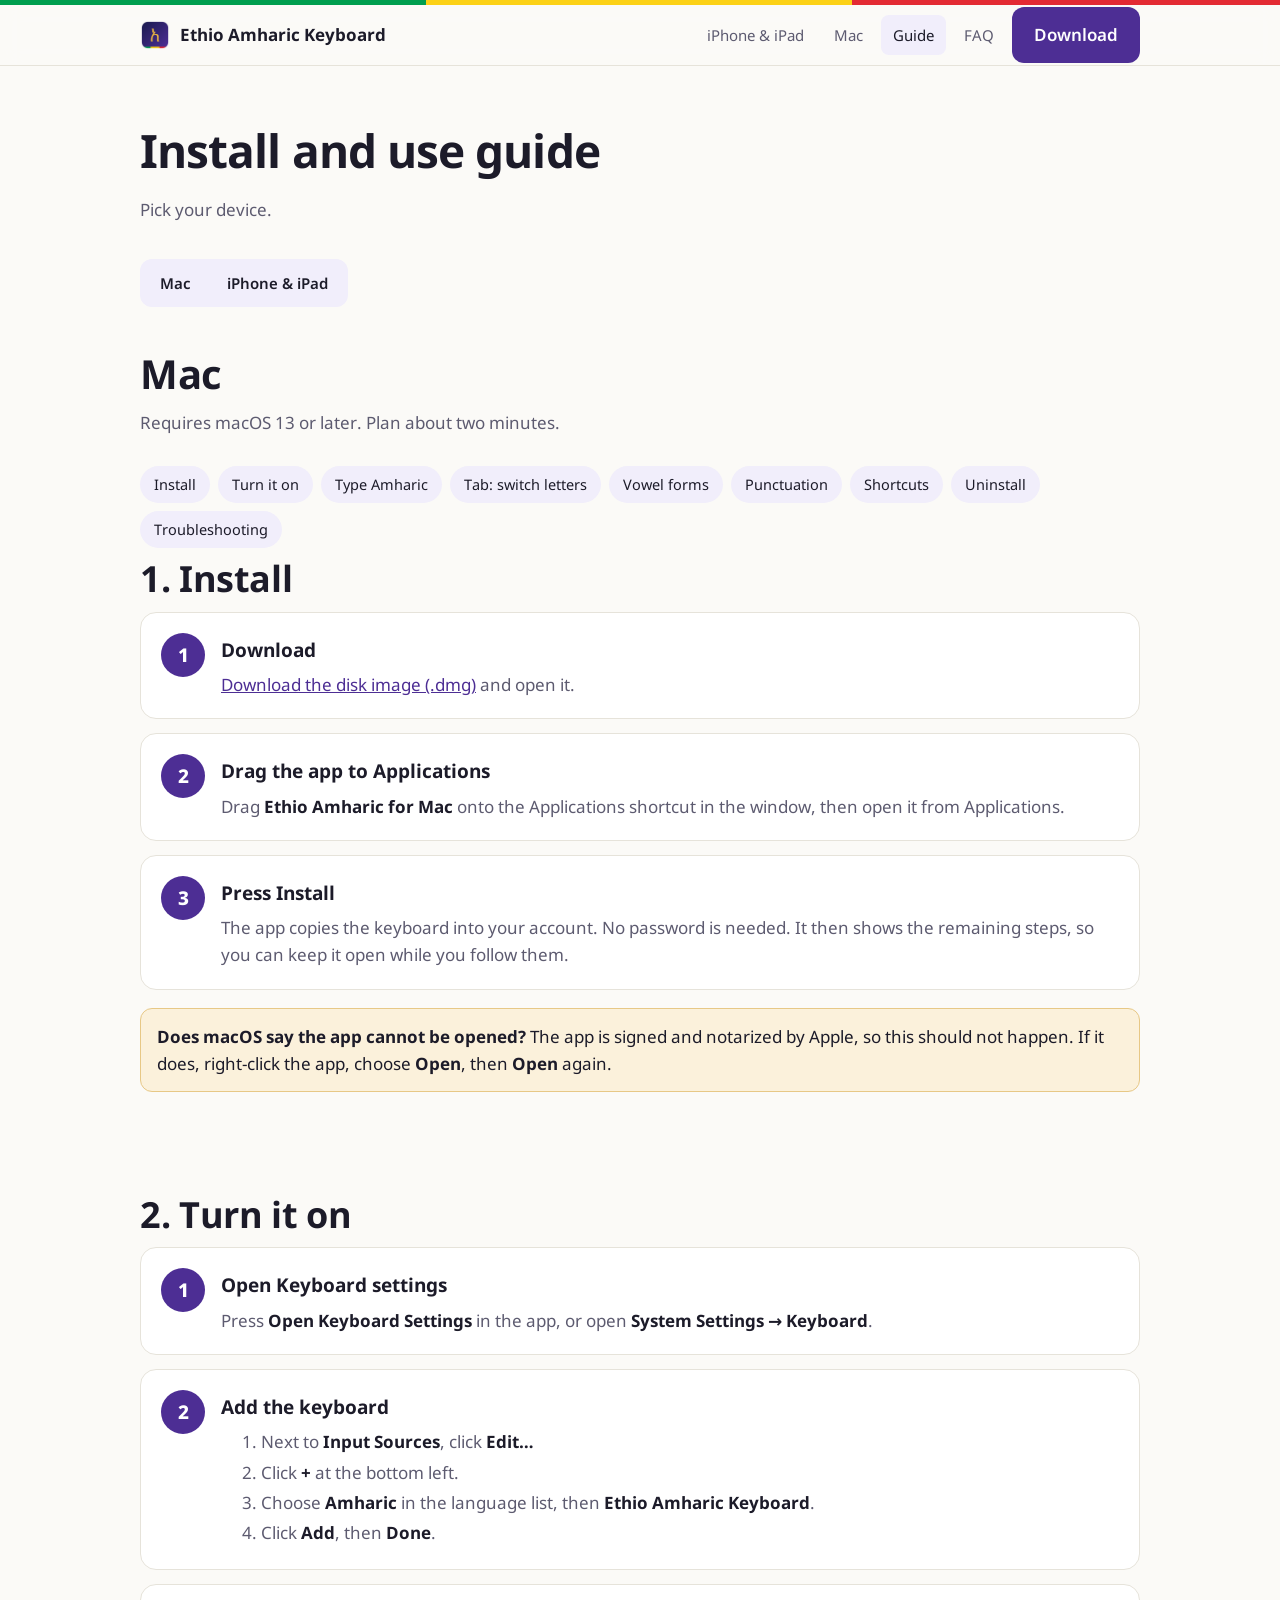
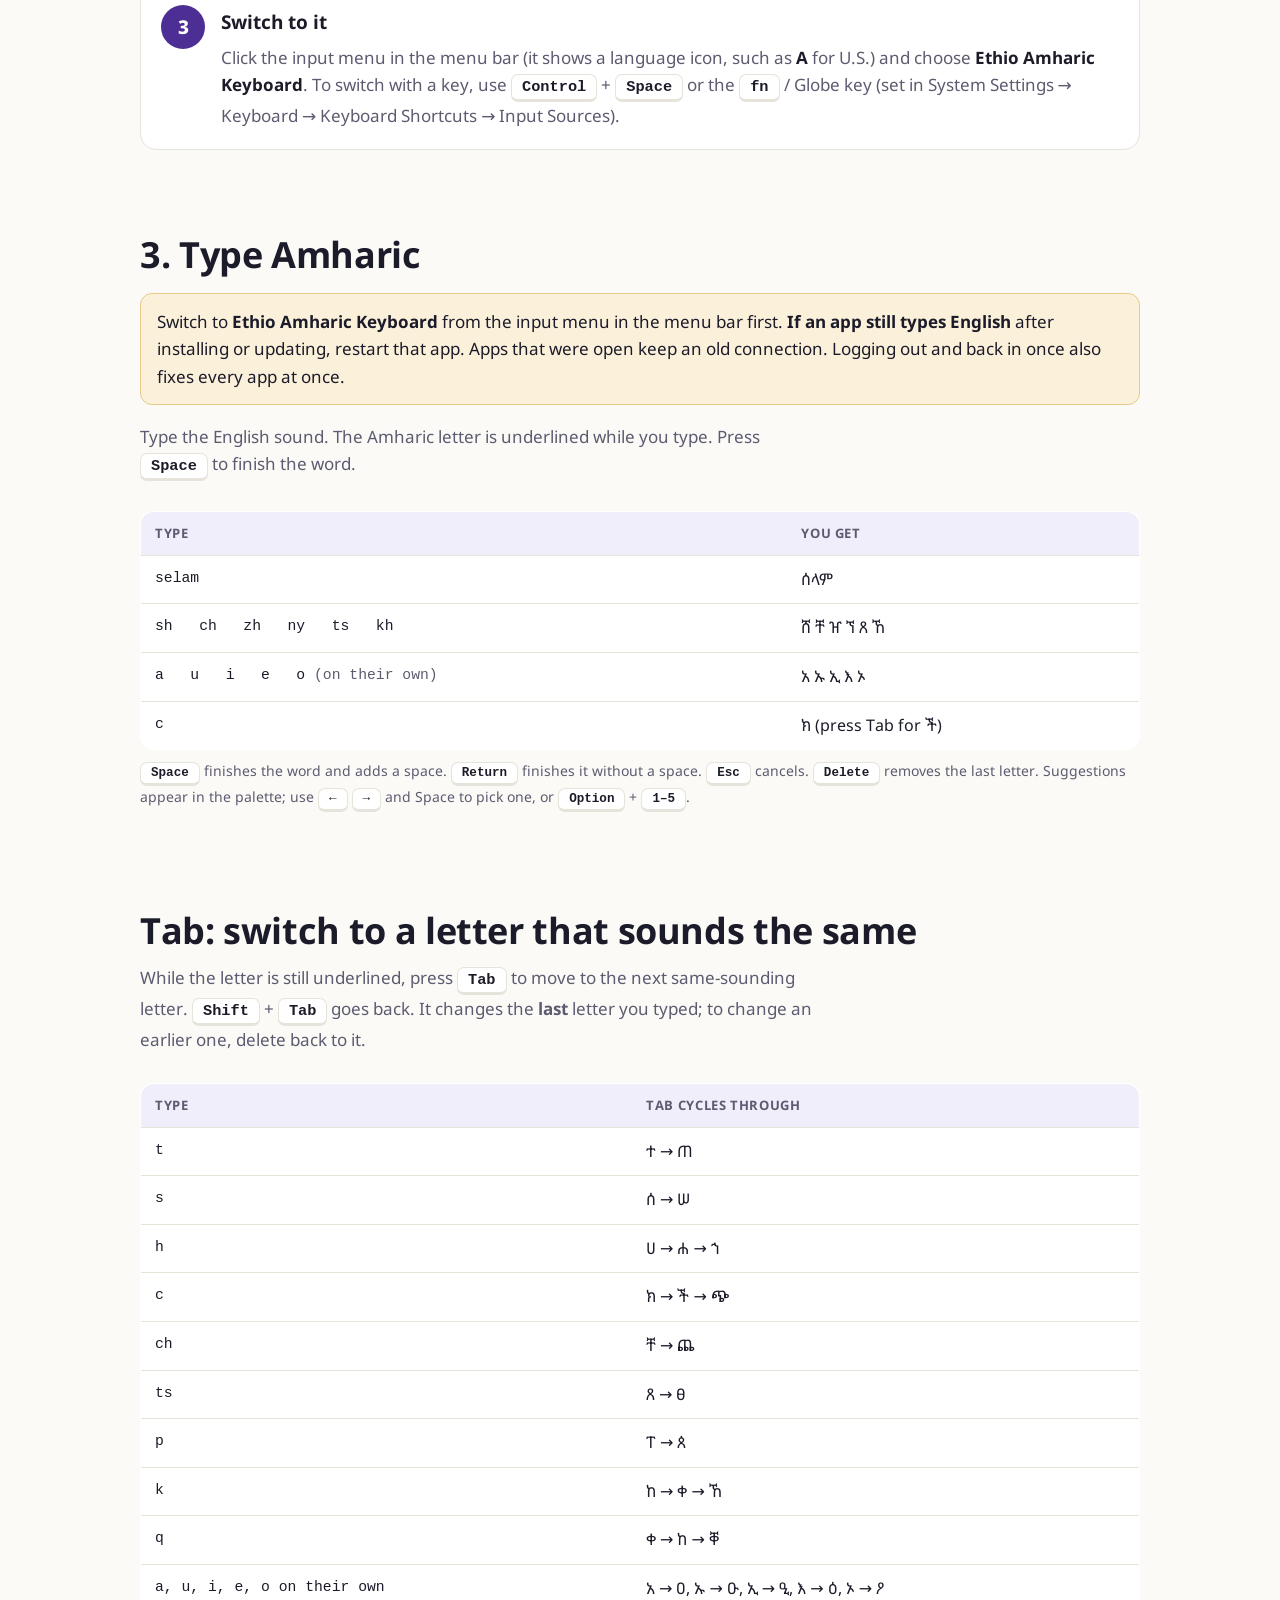
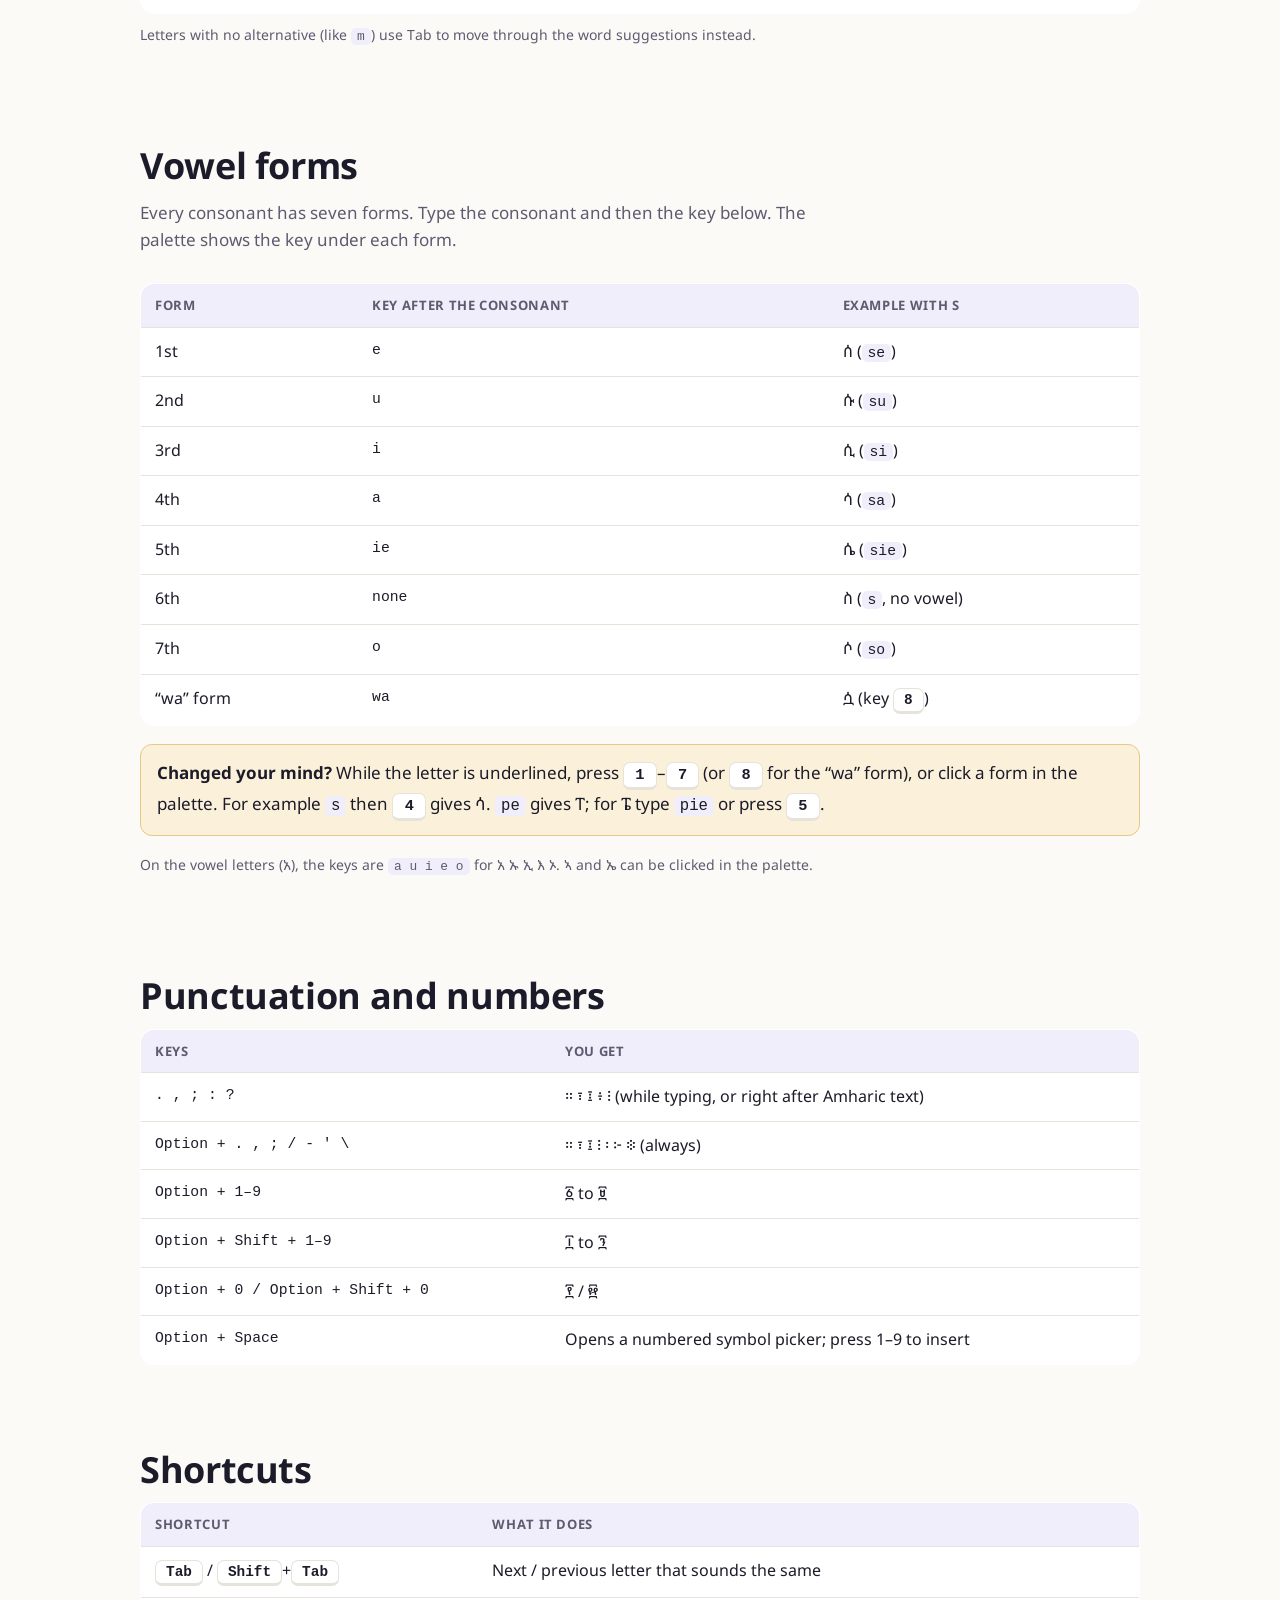
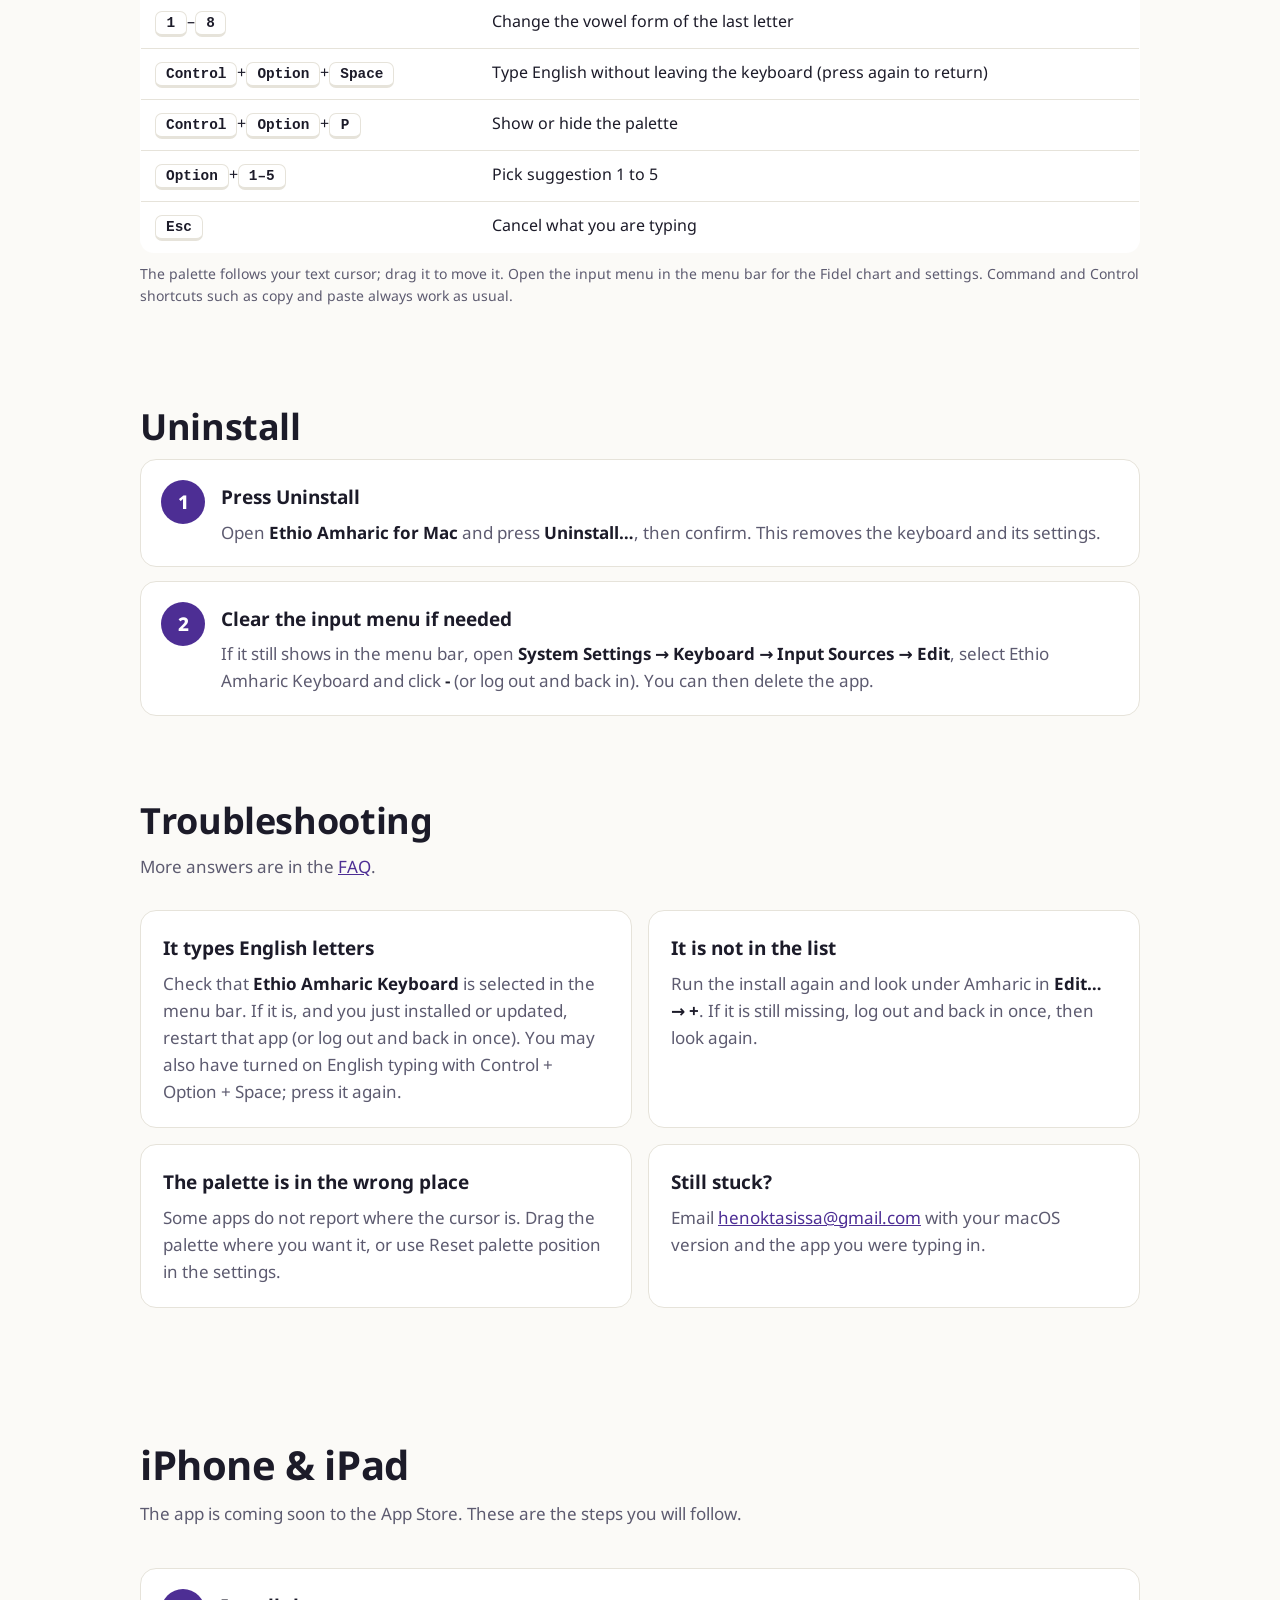
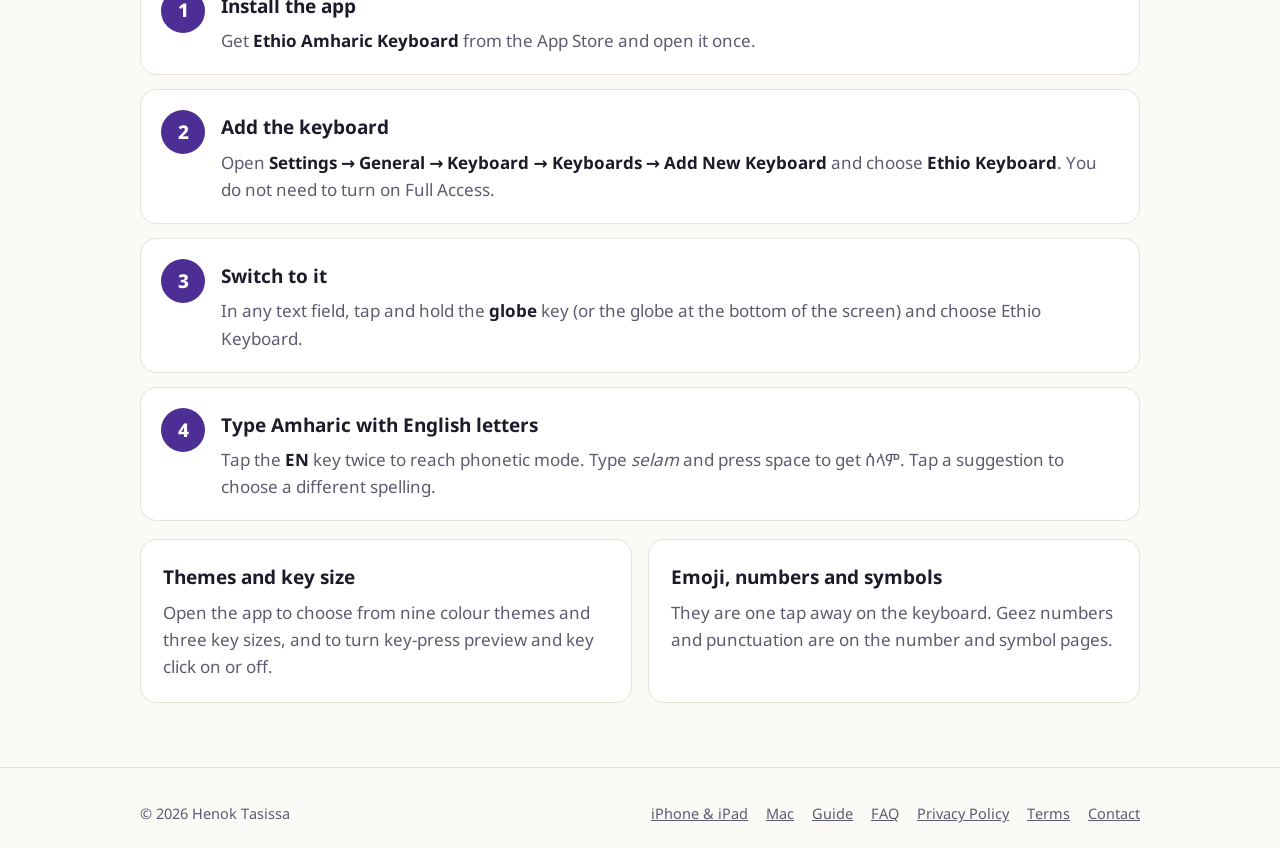
==== guide.html @ ee316833 "Launch site for Ethio Amharic Keyboard (iPhone, iPad and Mac) Home, iPhone/iPad and Mac pages, combi" ====
<!doctype html>
<html lang="en">
<head>
  <meta charset="utf-8">
  <meta name="viewport" content="width=device-width, initial-scale=1">
  <title>Install and use guide – Ethio Amharic Keyboard</title>
  <meta name="description" content="Install and use Ethio Amharic Keyboard on iPhone, iPad and Mac: add the keyboard, type Amharic, switch letters with Tab, punctuation, shortcuts and troubleshooting.">
  <meta property="og:title" content="Ethio Amharic Keyboard – type Amharic on iPhone, iPad and Mac">
  <meta property="og:description" content="Type Amharic with the full Fidel layout or with English letters. Private and offline. For iPhone, iPad and Mac.">
  <meta property="og:image" content="/img/mac-1-type.jpg">
  <meta name="theme-color" content="#1f1c55">
  <link rel="icon" href="/favicon.png">
  <link rel="preconnect" href="https://fonts.googleapis.com"><link rel="preconnect" href="https://fonts.gstatic.com" crossorigin>
  <link rel="stylesheet" href="https://fonts.googleapis.com/css2?family=Noto+Sans+Ethiopic:wght@400;600;700&display=swap">
  <link rel="stylesheet" href="/style.css">
</head>
<body>
  <div class="stripe"></div>
  <header class="nav"><div class="wrap">
    <a class="brand" href="/"><img src="/icon.png" alt="">Ethio Amharic Keyboard</a>
    <nav>
      <a href="/iphone">iPhone &amp; iPad</a><a href="/mac">Mac</a><a href="/guide" aria-current="page">Guide</a><a href="/faq">FAQ</a>
      <a class="btn" href="/mac#download">Download</a>
    </nav>
  </div></header>

  
  <main class="wrap">
    <div class="page-head">
      <h1>Install and use guide</h1>
      <p class="sub">Pick your device.</p>
      <div class="tabs"><a href="#mac">Mac</a><a href="#iphone">iPhone &amp; iPad</a></div>
    </div>

    <h2 id="mac" style="font-size:clamp(28px,4vw,40px);margin-top:18px">Mac</h2>
    <p class="sub">Requires macOS 13 or later. Plan about two minutes.</p>
    <div class="toc"><a href="#install">Install</a><a href="#enable">Turn it on</a><a href="#type">Type Amharic</a><a href="#tab">Tab: switch letters</a><a href="#vowels">Vowel forms</a><a href="#punct">Punctuation</a><a href="#shortcuts">Shortcuts</a><a href="#uninstall">Uninstall</a><a href="#trouble">Troubleshooting</a></div>
<section id="install" style="padding-top:10px"><h2>1. Install</h2>
      <div class="steps">
        <div class="step"><div><h3>Download</h3><p><a href="https://github.com/Henok-tasissa/ethio-keyboard-launch/releases/latest/download/Ethio-Amharic-Keyboard.dmg">Download the disk image (.dmg)</a> and open it.</p></div></div>
        <div class="step"><div><h3>Drag the app to Applications</h3><p>Drag <strong>Ethio Amharic for Mac</strong> onto the Applications shortcut in the window, then open it from Applications.</p></div></div>
        <div class="step"><div><h3>Press Install</h3><p>The app copies the keyboard into your account. No password is needed. It then shows the remaining steps, so you can keep it open while you follow them.</p></div></div>
      </div>
      <div class="note"><p><strong>Does macOS say the app cannot be opened?</strong> The app is signed and notarized by Apple, so this should not happen. If it does, right-click the app, choose <strong>Open</strong>, then <strong>Open</strong> again.</p></div>
    </section>

    <section id="enable" style="padding-top:20px"><h2>2. Turn it on</h2>
      <div class="steps">
        <div class="step"><div><h3>Open Keyboard settings</h3><p>Press <strong>Open Keyboard Settings</strong> in the app, or open <strong>System Settings → Keyboard</strong>.</p></div></div>
        <div class="step"><div><h3>Add the keyboard</h3><ol>
          <li>Next to <strong>Input Sources</strong>, click <strong>Edit…</strong></li>
          <li>Click <strong>+</strong> at the bottom left.</li>
          <li>Choose <strong>Amharic</strong> in the language list, then <strong>Ethio Amharic Keyboard</strong>.</li>
          <li>Click <strong>Add</strong>, then <strong>Done</strong>.</li></ol></div></div>
        <div class="step"><div><h3>Switch to it</h3><p>Click the input menu in the menu bar (it shows a language icon, such as <strong>A</strong> for U.S.) and choose <strong>Ethio Amharic Keyboard</strong>. To switch with a key, use <span class="keycap">Control</span> + <span class="keycap">Space</span> or the <span class="keycap">fn</span> / Globe key (set in System Settings → Keyboard → Keyboard Shortcuts → Input Sources).</p></div></div>
      </div>
    </section>

    <section id="type" style="padding-top:20px"><h2>3. Type Amharic</h2>
      <div class="note"><p>Switch to <strong>Ethio Amharic Keyboard</strong> from the input menu in the menu bar first. <strong>If an app still types English</strong> after installing or updating, restart that app. Apps that were open keep an old connection. Logging out and back in once also fixes every app at once.</p></div>
      <p class="sub">Type the English sound. The Amharic letter is underlined while you type. Press <span class="keycap">Space</span> to finish the word.</p>
      <table>
        <tr><th>Type</th><th>You get</th></tr>
        <tr><td class="mono">selam</td><td>ሰላም</td></tr>
        <tr><td class="mono">sh &nbsp; ch &nbsp; zh &nbsp; ny &nbsp; ts &nbsp; kh</td><td>ሸ ቸ ዠ ኘ ጸ ኸ</td></tr>
        <tr><td class="mono">a &nbsp; u &nbsp; i &nbsp; e &nbsp; o <span style="font-family:inherit;color:var(--muted)">(on their own)</span></td><td>አ ኡ ኢ እ ኦ</td></tr>
        <tr><td class="mono">c</td><td>ክ (press Tab for ች)</td></tr>
      </table>
      <p class="fine" style="margin-top:10px"><span class="keycap">Space</span> finishes the word and adds a space. <span class="keycap">Return</span> finishes it without a space. <span class="keycap">Esc</span> cancels. <span class="keycap">Delete</span> removes the last letter. Suggestions appear in the palette; use <span class="keycap">←</span> <span class="keycap">→</span> and Space to pick one, or <span class="keycap">Option</span> + <span class="keycap">1–5</span>.</p>
    </section>

    <section id="tab" style="padding-top:20px"><h2>Tab: switch to a letter that sounds the same</h2>
      <p class="sub">While the letter is still underlined, press <span class="keycap">Tab</span> to move to the next same-sounding letter. <span class="keycap">Shift</span> + <span class="keycap">Tab</span> goes back. It changes the <strong>last</strong> letter you typed; to change an earlier one, delete back to it.</p>
      <table>
        <tr><th>Type</th><th>Tab cycles through</th></tr>
        <tr><td class="mono">t</td><td>ተ → ጠ</td></tr>
        <tr><td class="mono">s</td><td>ሰ → ሠ</td></tr>
        <tr><td class="mono">h</td><td>ሀ → ሐ → ኀ</td></tr>
        <tr><td class="mono">c</td><td>ክ → ች → ጭ</td></tr>
        <tr><td class="mono">ch</td><td>ቸ → ጨ</td></tr>
        <tr><td class="mono">ts</td><td>ጸ → ፀ</td></tr>
        <tr><td class="mono">p</td><td>ፐ → ጰ</td></tr>
        <tr><td class="mono">k</td><td>ከ → ቀ → ኸ</td></tr>
        <tr><td class="mono">q</td><td>ቀ → ከ → ቐ</td></tr>
        <tr><td class="mono">a, u, i, e, o on their own</td><td>አ → ዐ, ኡ → ዑ, ኢ → ዒ, እ → ዕ, ኦ → ዖ</td></tr>
      </table>
      <p class="fine" style="margin-top:10px">Letters with no alternative (like <code>m</code>) use Tab to move through the word suggestions instead.</p>
    </section>

    <section id="vowels" style="padding-top:20px"><h2>Vowel forms</h2>
      <p class="sub">Every consonant has seven forms. Type the consonant and then the key below. The palette shows the key under each form.</p>
      <table>
        <tr><th>Form</th><th>Key after the consonant</th><th>Example with s</th></tr>
        <tr><td>1st</td><td class="mono">e</td><td>ሰ (<code>se</code>)</td></tr>
        <tr><td>2nd</td><td class="mono">u</td><td>ሱ (<code>su</code>)</td></tr>
        <tr><td>3rd</td><td class="mono">i</td><td>ሲ (<code>si</code>)</td></tr>
        <tr><td>4th</td><td class="mono">a</td><td>ሳ (<code>sa</code>)</td></tr>
        <tr><td>5th</td><td class="mono">ie</td><td>ሴ (<code>sie</code>)</td></tr>
        <tr><td>6th</td><td class="mono">none</td><td>ስ (<code>s</code>, no vowel)</td></tr>
        <tr><td>7th</td><td class="mono">o</td><td>ሶ (<code>so</code>)</td></tr>
        <tr><td>“wa” form</td><td class="mono">wa</td><td>ሷ (key <span class="keycap">8</span>)</td></tr>
      </table>
      <div class="note"><p><strong>Changed your mind?</strong> While the letter is underlined, press <span class="keycap">1</span>–<span class="keycap">7</span> (or <span class="keycap">8</span> for the “wa” form), or click a form in the palette. For example <code>s</code> then <span class="keycap">4</span> gives ሳ. <code>pe</code> gives ፐ; for ፔ type <code>pie</code> or press <span class="keycap">5</span>.</p></div>
      <p class="fine">On the vowel letters (አ), the keys are <code>a u i e o</code> for አ ኡ ኢ እ ኦ. ኣ and ኤ can be clicked in the palette.</p>
    </section>

    <section id="punct" style="padding-top:20px"><h2>Punctuation and numbers</h2>
      <table>
        <tr><th>Keys</th><th>You get</th></tr>
        <tr><td class="mono">. , ; : ?</td><td>። ፣ ፤ ፥ ፧ (while typing, or right after Amharic text)</td></tr>
        <tr><td class="mono">Option + . , ; / - ' \</td><td>። ፣ ፤ ፧ ፡ ፦ ፨ (always)</td></tr>
        <tr><td class="mono">Option + 1–9</td><td>፩ to ፱</td></tr>
        <tr><td class="mono">Option + Shift + 1–9</td><td>፲ to ፺</td></tr>
        <tr><td class="mono">Option + 0 / Option + Shift + 0</td><td>፻ / ፼</td></tr>
        <tr><td class="mono">Option + Space</td><td>Opens a numbered symbol picker; press 1–9 to insert</td></tr>
      </table>
    </section>

    <section id="shortcuts" style="padding-top:20px"><h2>Shortcuts</h2>
      <table>
        <tr><th>Shortcut</th><th>What it does</th></tr>
        <tr><td><span class="keycap">Tab</span> / <span class="keycap">Shift</span>+<span class="keycap">Tab</span></td><td>Next / previous letter that sounds the same</td></tr>
        <tr><td><span class="keycap">1</span>–<span class="keycap">8</span></td><td>Change the vowel form of the last letter</td></tr>
        <tr><td><span class="keycap">Control</span>+<span class="keycap">Option</span>+<span class="keycap">Space</span></td><td>Type English without leaving the keyboard (press again to return)</td></tr>
        <tr><td><span class="keycap">Control</span>+<span class="keycap">Option</span>+<span class="keycap">P</span></td><td>Show or hide the palette</td></tr>
        <tr><td><span class="keycap">Option</span>+<span class="keycap">1–5</span></td><td>Pick suggestion 1 to 5</td></tr>
        <tr><td><span class="keycap">Esc</span></td><td>Cancel what you are typing</td></tr>
      </table>
      <p class="fine" style="margin-top:10px">The palette follows your text cursor; drag it to move it. Open the input menu in the menu bar for the Fidel chart and settings. Command and Control shortcuts such as copy and paste always work as usual.</p>
    </section>

    <section id="uninstall" style="padding-top:20px"><h2>Uninstall</h2>
      <div class="steps">
        <div class="step"><div><h3>Press Uninstall</h3><p>Open <strong>Ethio Amharic for Mac</strong> and press <strong>Uninstall…</strong>, then confirm. This removes the keyboard and its settings.</p></div></div>
        <div class="step"><div><h3>Clear the input menu if needed</h3><p>If it still shows in the menu bar, open <strong>System Settings → Keyboard → Input Sources → Edit</strong>, select Ethio Amharic Keyboard and click <strong>−</strong> (or log out and back in). You can then delete the app.</p></div></div>
      </div>
    </section>

    <section id="trouble" style="padding-top:20px"><h2>Troubleshooting</h2>
      <p class="sub">More answers are in the <a href="/faq">FAQ</a>.</p>
      <div class="grid2">
        <div class="card"><h3>It types English letters</h3><p>Check that <strong>Ethio Amharic Keyboard</strong> is selected in the menu bar. If it is, and you just installed or updated, restart that app (or log out and back in once). You may also have turned on English typing with Control + Option + Space; press it again.</p></div>
        <div class="card"><h3>It is not in the list</h3><p>Run the install again and look under Amharic in <strong>Edit… → +</strong>. If it is still missing, log out and back in once, then look again.</p></div>
        <div class="card"><h3>The palette is in the wrong place</h3><p>Some apps do not report where the cursor is. Drag the palette where you want it, or use Reset palette position in the settings.</p></div>
        <div class="card"><h3>Still stuck?</h3><p>Email <a href="mailto:henoktasissa@gmail.com">henoktasissa@gmail.com</a> with your macOS version and the app you were typing in.</p></div>
      </div>
    </section>
  

    <h2 id="iphone" style="font-size:clamp(28px,4vw,40px);margin-top:70px">iPhone &amp; iPad</h2>
    <p class="sub">The app is coming soon to the App Store. These are the steps you will follow.</p>
    <section style="padding-top:10px">
      <div class="steps">
        <div class="step"><div><h3>Install the app</h3><p>Get <strong>Ethio Amharic Keyboard</strong> from the App Store and open it once.</p></div></div>
        <div class="step"><div><h3>Add the keyboard</h3><p>Open <strong>Settings → General → Keyboard → Keyboards → Add New Keyboard</strong> and choose <strong>Ethio Keyboard</strong>. You do not need to turn on Full Access.</p></div></div>
        <div class="step"><div><h3>Switch to it</h3><p>In any text field, tap and hold the <strong>globe</strong> key (or the globe at the bottom of the screen) and choose Ethio Keyboard.</p></div></div>
        <div class="step"><div><h3>Type Amharic with English letters</h3><p>Tap the <strong>EN</strong> key twice to reach phonetic mode. Type <em>selam</em> and press space to get ሰላም. Tap a suggestion to choose a different spelling.</p></div></div>
      </div>
      <div class="grid2" style="margin-top:18px">
        <div class="card"><h3>Themes and key size</h3><p>Open the app to choose from nine colour themes and three key sizes, and to turn key-press preview and key click on or off.</p></div>
        <div class="card"><h3>Emoji, numbers and symbols</h3><p>They are one tap away on the keyboard. Geez numbers and punctuation are on the number and symbol pages.</p></div>
      </div>
    </section>
  </main>

  <footer><div class="wrap">
    <span>&copy; 2026 Henok Tasissa</span>
    <div class="right">
      <a href="/iphone">iPhone &amp; iPad</a><a href="/mac">Mac</a><a href="/guide">Guide</a><a href="/faq">FAQ</a>
      <a href="https://henok-tasissa.github.io/ethio-keyboard-legal/privacy-policy.html">Privacy Policy</a>
      <a href="https://henok-tasissa.github.io/ethio-keyboard-legal/terms-of-use.html">Terms</a>
      <a href="mailto:henoktasissa@gmail.com">Contact</a>
    </div>
  </div></footer>
</body>
</html>
---- style.css ----
:root {
  --bg: #fbfaf7; --surface: #ffffff; --ink: #1c1b29; --muted: #5d5b70; --line: #e6e3da;
  --indigo: #1f1c55; --purple: #4d2e94; --gold: #e9a820; --accent: #4d2e94; --accent-ink: #ffffff;
  --green: #009e4f; --yellow: #fcd116; --red: #e32a33; --chip: #f1eefb; --shadow: 0 10px 30px rgba(31, 28, 85, .10);
}
@media (prefers-color-scheme: dark) {
  :root {
    --bg: #12111d; --surface: #1b1a2b; --ink: #f1f0f8; --muted: #a9a7be; --line: #2b2a40;
    --accent: #b9a2ff; --accent-ink: #14122b; --chip: #26233f; --shadow: 0 10px 30px rgba(0, 0, 0, .35);
  }
}
* { box-sizing: border-box; }
html { scroll-behavior: smooth; }
body {
  margin: 0; background: var(--bg); color: var(--ink); line-height: 1.6;
  font: 17px/1.6 -apple-system, BlinkMacSystemFont, "Segoe UI", "Noto Sans Ethiopic", "Kefa", "Nyala", system-ui, sans-serif;
}
a { color: var(--accent); }
.wrap { max-width: 1040px; margin: 0 auto; padding: 0 20px; }
.stripe { height: 5px; background: linear-gradient(90deg, var(--green) 0 33.3%, var(--yellow) 33.3% 66.6%, var(--red) 66.6%); }

header.nav { position: sticky; top: 0; z-index: 5; background: color-mix(in srgb, var(--bg) 88%, transparent); backdrop-filter: blur(10px); border-bottom: 1px solid var(--line); }
header.nav .wrap { display: flex; align-items: center; gap: 22px; height: 60px; }
.brand { display: flex; align-items: center; gap: 10px; font-weight: 700; color: var(--ink); text-decoration: none; }
.brand img { width: 30px; height: 30px; border-radius: 7px; }
nav { margin-left: auto; display: flex; gap: 6px; align-items: center; }
nav a { color: var(--muted); text-decoration: none; padding: 8px 12px; border-radius: 8px; font-size: 15px; }
nav a:hover, nav a[aria-current] { color: var(--ink); background: var(--chip); }
nav a.btn { background: var(--accent); color: var(--accent-ink); font-weight: 600; }

.btn { display: inline-flex; align-items: center; gap: 8px; background: var(--accent); color: var(--accent-ink); padding: 14px 22px; border-radius: 12px; font-weight: 700; text-decoration: none; border: 0; font-size: 17px; }
.btn.secondary { background: transparent; color: var(--ink); border: 1px solid var(--line); }
.btn:hover { filter: brightness(1.08); }

.hero { padding: 72px 0 56px; background: radial-gradient(900px 340px at 75% -10%, color-mix(in srgb, var(--purple) 20%, transparent), transparent), radial-gradient(600px 300px at 0% 20%, color-mix(in srgb, var(--gold) 16%, transparent), transparent); }
.hero .wrap { display: grid; grid-template-columns: 1.1fr .9fr; gap: 40px; align-items: center; }
.hero h1 { font-size: clamp(36px, 5.4vw, 58px); line-height: 1.06; margin: 0 0 6px; letter-spacing: -.02em; }
.hero .am { font-size: 22px; color: var(--accent); font-weight: 700; margin: 0 0 16px; }
.hero p.lead { font-size: 20px; color: var(--muted); max-width: 30em; }
.cta { display: flex; flex-wrap: wrap; gap: 12px; margin: 26px 0 12px; }
.fine { color: var(--muted); font-size: 14px; }

.mock { background: var(--surface); border: 1px solid var(--line); border-radius: 18px; box-shadow: var(--shadow); padding: 18px; max-width: 420px; justify-self: end; width: 100%; }
.mock .typed { font-size: 15px; color: var(--muted); display: flex; justify-content: space-between; margin-bottom: 10px; }
.mock .typed b { color: var(--ink); font-size: 26px; font-weight: 600; }
.cells { display: grid; grid-template-columns: repeat(8, 1fr); gap: 5px; }
.cell { background: var(--chip); border-radius: 9px; text-align: center; padding: 8px 0 5px; }
.cell .g { font-size: 22px; line-height: 1.2; display: block; }
.cell .k { font-size: 10.5px; color: var(--muted); display: block; }
.cell.on { background: var(--accent); color: var(--accent-ink); }
.cell.on .k { color: inherit; opacity: .85; }
.sugg { display: flex; gap: 6px; margin-top: 12px; flex-wrap: wrap; }
.sugg span { background: var(--chip); padding: 4px 11px; border-radius: 999px; font-size: 15px; }
.sugg span:first-child { background: var(--accent); color: var(--accent-ink); }

section { padding: 64px 0; }
section.alt { background: var(--surface); border-block: 1px solid var(--line); }
h2 { font-size: clamp(26px, 3.4vw, 36px); line-height: 1.15; margin: 0 0 12px; letter-spacing: -.01em; }
h3 { margin: 0 0 6px; font-size: 19px; }
.sub { color: var(--muted); max-width: 40em; margin: 0 0 30px; }
.grid3 { display: grid; grid-template-columns: repeat(3, 1fr); gap: 16px; }
.grid2 { display: grid; grid-template-columns: repeat(2, 1fr); gap: 16px; }
.card { background: var(--surface); border: 1px solid var(--line); border-radius: 16px; padding: 22px; }
section.alt .card { background: var(--bg); }
.card p { margin: 0; color: var(--muted); }
.icon { font-size: 26px; margin-bottom: 8px; display: block; }

.tab-spot { display: grid; grid-template-columns: 1fr 1fr; gap: 36px; align-items: center; }
.keycap { display: inline-block; min-width: 2.2em; text-align: center; padding: 3px 10px; border-radius: 7px; border: 1px solid var(--line); border-bottom-width: 3px; background: var(--surface); font: 600 .9em ui-monospace, "SF Mono", Menlo, monospace; color: var(--ink); }
.pairs { display: grid; grid-template-columns: repeat(2, 1fr); gap: 10px; }
.pair { background: var(--bg); border: 1px solid var(--line); border-radius: 12px; padding: 12px 14px; display: flex; align-items: center; gap: 10px; }
.pair .t { font-family: ui-monospace, Menlo, monospace; color: var(--muted); min-width: 2.2em; font-size: 14px; }
.pair .l { font-size: 24px; letter-spacing: .05em; }
.pair .arrow { color: var(--accent); font-size: 14px; }
.demo { background: var(--surface); border: 1px solid var(--line); border-radius: 16px; padding: 20px; margin-top: 18px; }
.demo .row { display: flex; align-items: center; gap: 10px; flex-wrap: wrap; font-size: 15px; color: var(--muted); }
.demo .big { font-size: 30px; color: var(--ink); font-weight: 600; }

.steps { counter-reset: s; display: grid; gap: 14px; }
.step { display: grid; grid-template-columns: 44px 1fr; gap: 16px; background: var(--surface); border: 1px solid var(--line); border-radius: 16px; padding: 20px; }
section.alt .step { background: var(--bg); }
.step::before { counter-increment: s; content: counter(s); width: 44px; height: 44px; border-radius: 50%; background: var(--accent); color: var(--accent-ink); display: grid; place-items: center; font-weight: 800; font-size: 19px; }
.step h3 { margin-top: 2px; }
.step p, .step ul, .step ol { margin: 6px 0 0; color: var(--muted); }
.step li { margin: 3px 0; }
.step strong, .card strong { color: var(--ink); }
.note { background: color-mix(in srgb, var(--gold) 16%, var(--surface)); border: 1px solid color-mix(in srgb, var(--gold) 45%, var(--line)); border-radius: 12px; padding: 14px 16px; margin: 18px 0; }
.note p { margin: 0; color: var(--ink); }

table { width: 100%; border-collapse: collapse; background: var(--surface); border: 1px solid var(--line); border-radius: 14px; overflow: hidden; font-size: 16px; }
th, td { text-align: left; padding: 11px 14px; border-bottom: 1px solid var(--line); vertical-align: top; }
th { background: var(--chip); font-size: 13px; text-transform: uppercase; letter-spacing: .05em; color: var(--muted); }
tr:last-child td { border-bottom: 0; }
td.mono, code { font-family: ui-monospace, "SF Mono", Menlo, monospace; font-size: .92em; }
code { background: var(--chip); padding: 1px 6px; border-radius: 5px; }

.page-head { padding: 48px 0 8px; }
.page-head h1 { font-size: clamp(32px, 4.5vw, 46px); margin: 0 0 8px; letter-spacing: -.02em; }
.toc { display: flex; gap: 8px; flex-wrap: wrap; margin: 18px 0 0; }
.toc a { background: var(--chip); color: var(--ink); text-decoration: none; padding: 7px 14px; border-radius: 999px; font-size: 14.5px; }

details { background: var(--surface); border: 1px solid var(--line); border-radius: 14px; padding: 0 20px; margin: 10px 0; }
details[open] { box-shadow: var(--shadow); }
summary { cursor: pointer; font-weight: 700; padding: 17px 0; list-style: none; display: flex; justify-content: space-between; gap: 14px; }
summary::-webkit-details-marker { display: none; }
summary::after { content: "+"; color: var(--accent); font-size: 22px; line-height: 1; }
details[open] summary::after { content: "–"; }
details .a { padding: 0 0 18px; color: var(--muted); }
details .a p { margin: 0 0 10px; }
.faq-group { margin: 38px 0 6px; font-size: 14px; letter-spacing: .08em; text-transform: uppercase; color: var(--muted); }

.download { text-align: center; }
.download .btn { font-size: 19px; padding: 17px 30px; }
footer { padding: 34px 0 46px; color: var(--muted); font-size: 14.5px; border-top: 1px solid var(--line); }
footer .wrap { display: flex; flex-wrap: wrap; gap: 14px 26px; align-items: center; }
footer .right { margin-left: auto; display: flex; gap: 18px; flex-wrap: wrap; }
footer a { color: var(--muted); }

@media (max-width: 860px) {
  .hero .wrap, .tab-spot, .grid3, .grid2 { grid-template-columns: 1fr; }
  .mock { justify-self: start; }
  nav a:not(.btn) { display: none; }
  .pairs { grid-template-columns: 1fr; }
  footer .right { margin-left: 0; }
}

/* ---- launch site additions ---- */
.badge { display: inline-block; font-size: 12px; font-weight: 800; letter-spacing: .06em; text-transform: uppercase; padding: 4px 10px; border-radius: 999px; background: color-mix(in srgb, var(--gold) 28%, var(--surface)); color: var(--ink); border: 1px solid color-mix(in srgb, var(--gold) 55%, var(--line)); }
.badge.live { background: color-mix(in srgb, var(--green) 20%, var(--surface)); border-color: color-mix(in srgb, var(--green) 50%, var(--line)); }
.btn.disabled { opacity: .55; pointer-events: none; }
.platforms { display: grid; grid-template-columns: repeat(2, 1fr); gap: 18px; }
.platform { background: var(--surface); border: 1px solid var(--line); border-radius: 20px; padding: 26px; display: flex; flex-direction: column; gap: 10px; box-shadow: var(--shadow); }
.platform h3 { font-size: 24px; margin: 4px 0 0; }
.platform p { margin: 0; color: var(--muted); }
.platform .cta { margin: 10px 0 0; }
.platform .meta { font-size: 14px; color: var(--muted); }
.shots { display: flex; gap: 16px; overflow-x: auto; padding: 6px 2px 22px; scroll-snap-type: x mandatory; -webkit-overflow-scrolling: touch; }
.shots figure { margin: 0; flex: 0 0 auto; scroll-snap-align: start; }
.shots img { display: block; height: 520px; width: auto; border-radius: 22px; border: 1px solid var(--line); box-shadow: var(--shadow); background: var(--surface); }
.shots.wide img { height: auto; width: min(640px, 82vw); border-radius: 16px; }
.shots figcaption { font-size: 14px; color: var(--muted); margin-top: 8px; max-width: 30em; }
.gallery { display: grid; grid-template-columns: repeat(2, 1fr); gap: 18px; }
.gallery img { width: 100%; height: auto; display: block; border-radius: 16px; border: 1px solid var(--line); box-shadow: var(--shadow); }
.gallery figure { margin: 0; }
.gallery figcaption { font-size: 14px; color: var(--muted); margin-top: 8px; }
.hero-shots { position: relative; justify-self: end; width: 100%; max-width: 480px; }
.hero-shots .mac { width: 100%; border-radius: 16px; border: 1px solid var(--line); box-shadow: var(--shadow); display: block; }
.hero-shots .phone { position: absolute; width: 36%; left: -8%; bottom: -34px; border-radius: 20px; border: 1px solid var(--line); box-shadow: var(--shadow); }
.hero-center { text-align: center; padding: 72px 0 24px; }
.hero-center h1 { font-size: clamp(36px, 5.6vw, 62px); line-height: 1.05; margin: 0 0 8px; letter-spacing: -.02em; }
.hero-center p.lead { font-size: 20px; color: var(--muted); max-width: 34em; margin: 12px auto 0; }
.tabs { display: inline-flex; background: var(--chip); border-radius: 12px; padding: 4px; gap: 4px; margin: 6px 0 18px; }
.tabs a { padding: 8px 16px; border-radius: 9px; text-decoration: none; color: var(--ink); font-weight: 600; font-size: 15px; }
.tabs a:hover { background: var(--surface); }
@media (max-width: 860px) { .platforms, .gallery { grid-template-columns: 1fr; } .hero-shots { justify-self: start; } .shots img { height: 440px; } }
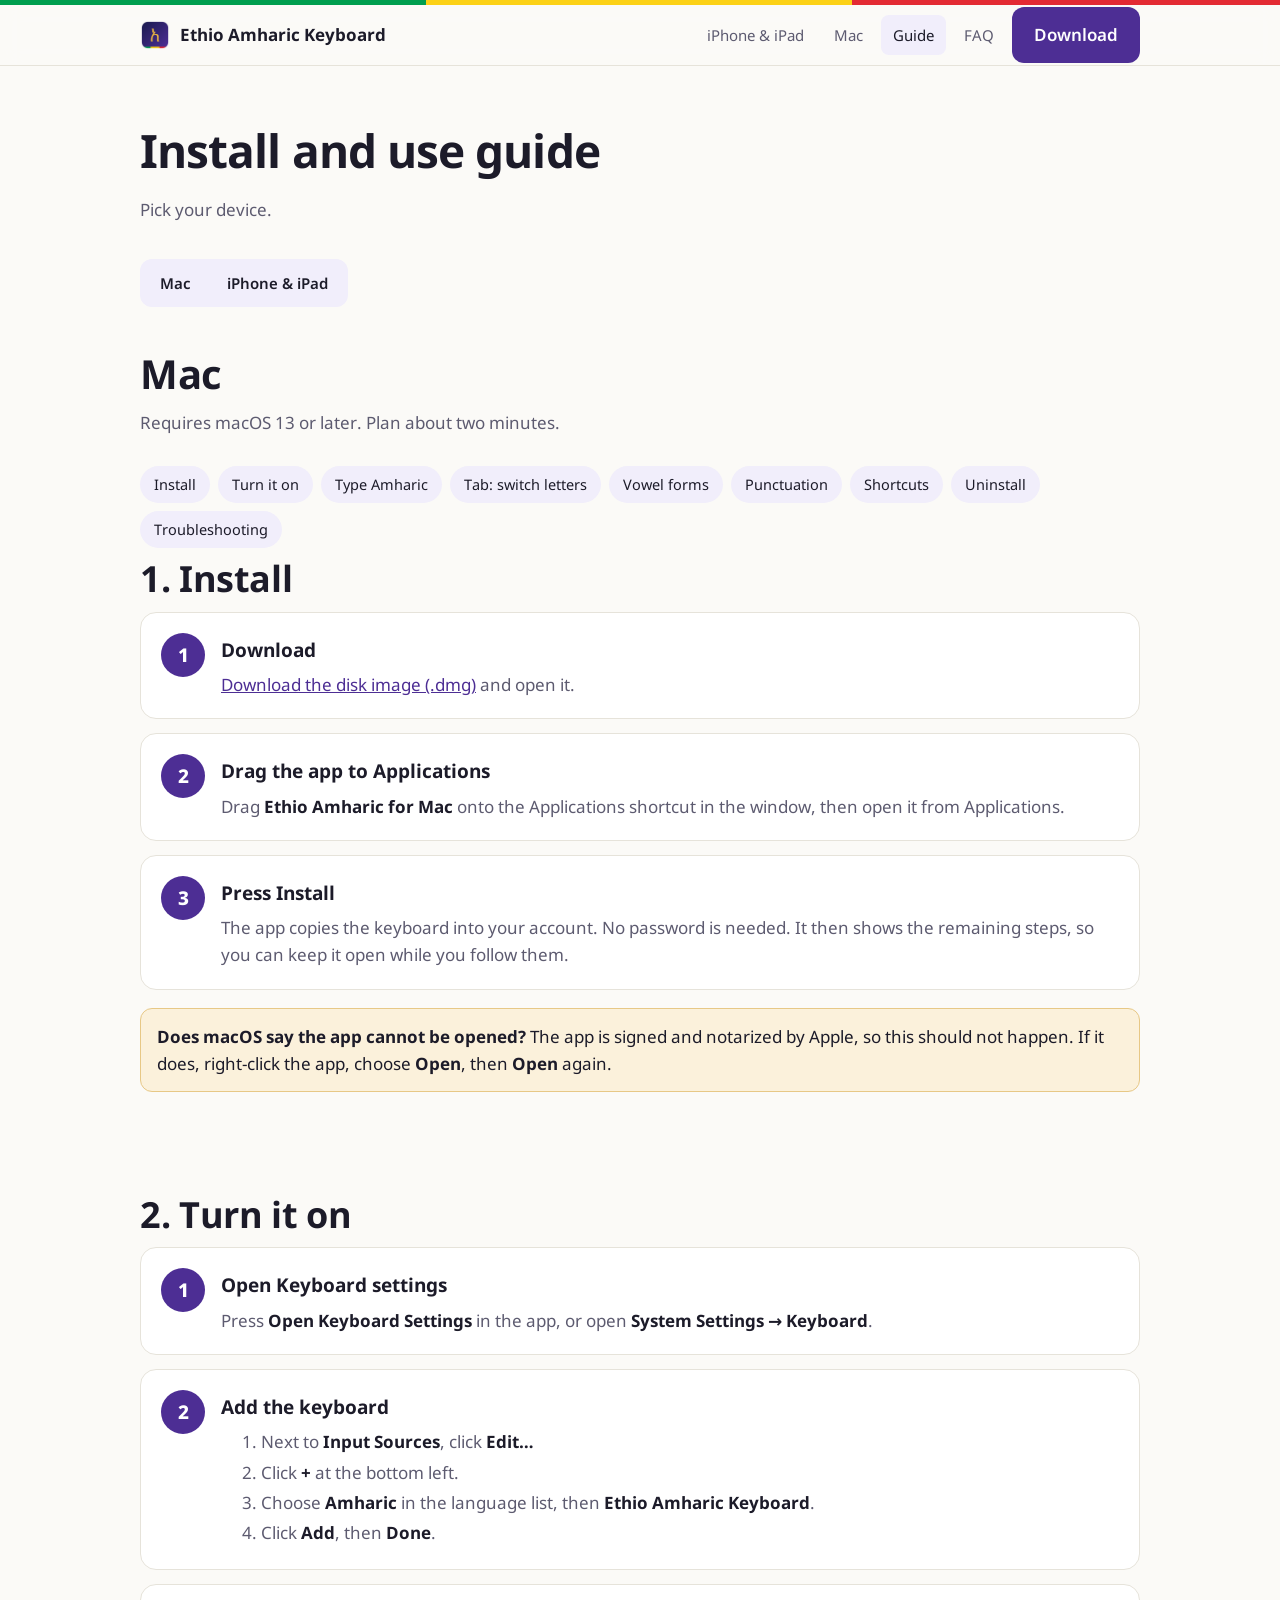
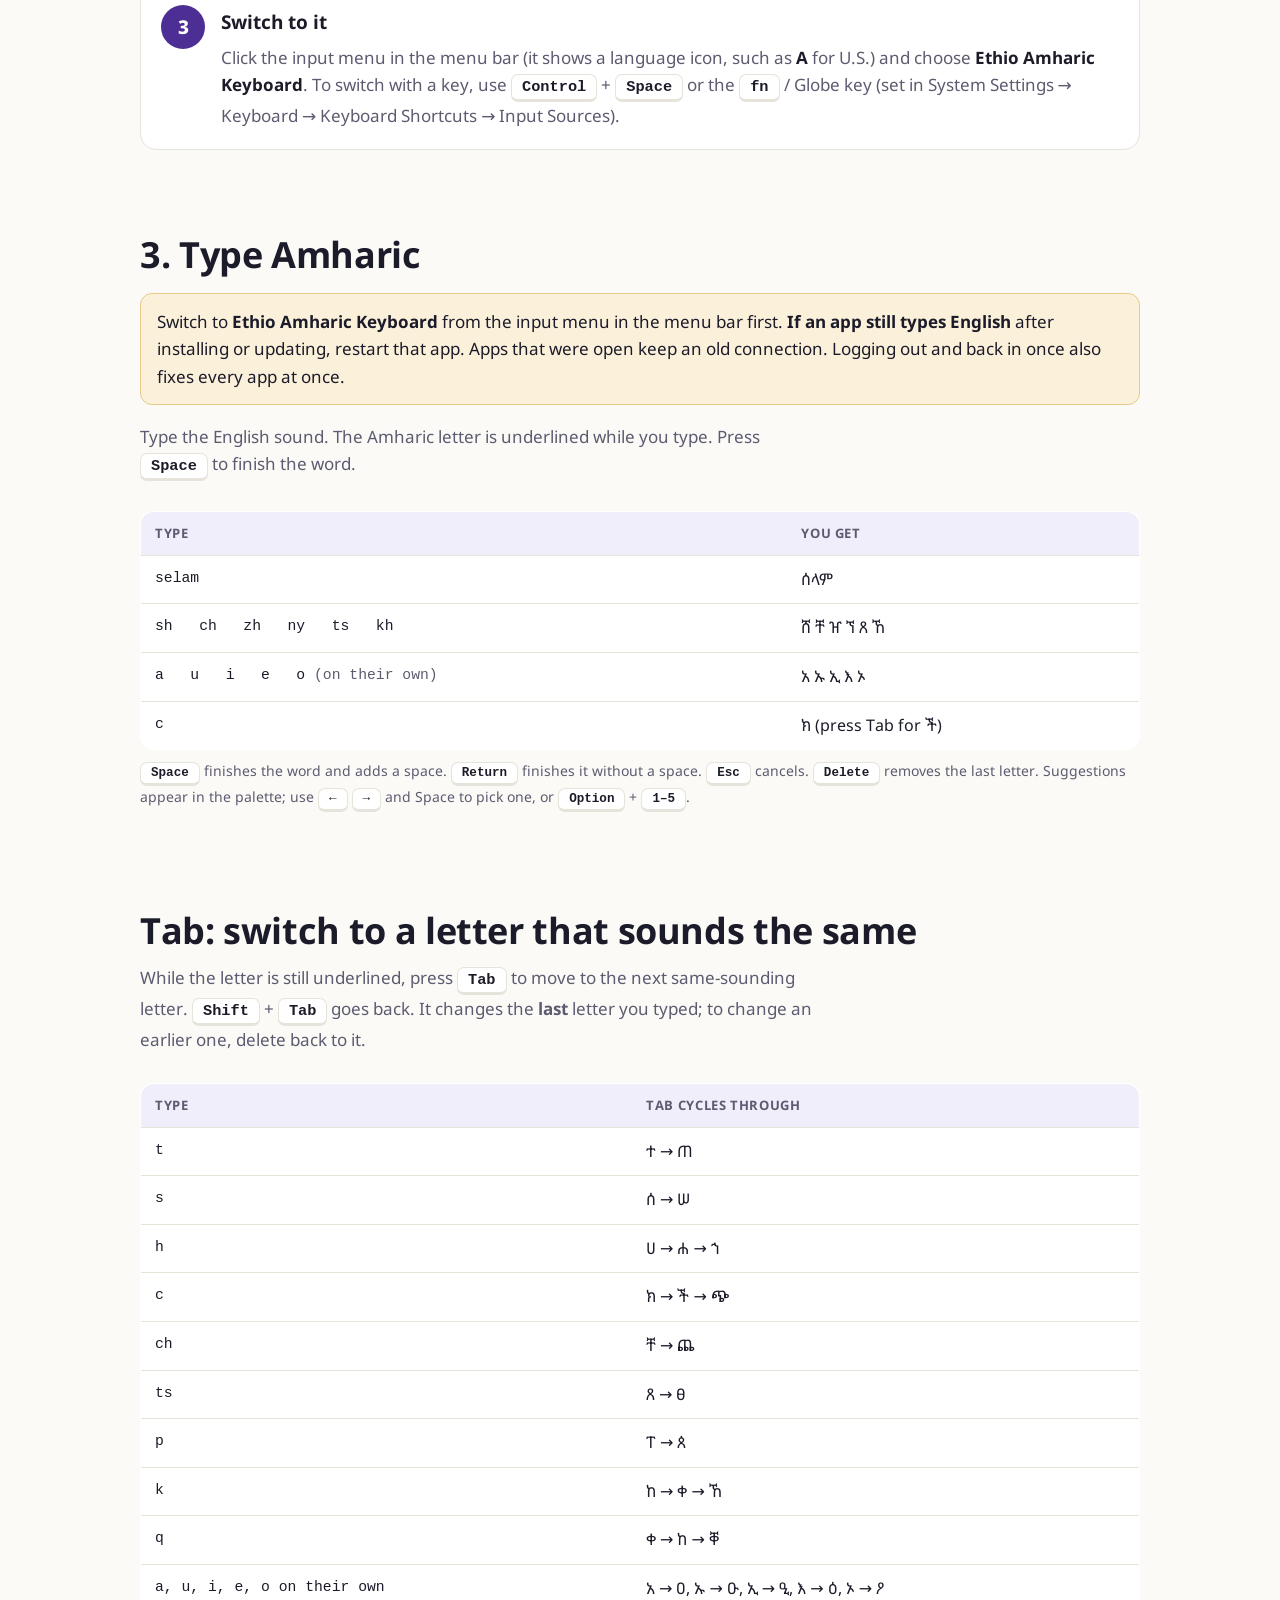
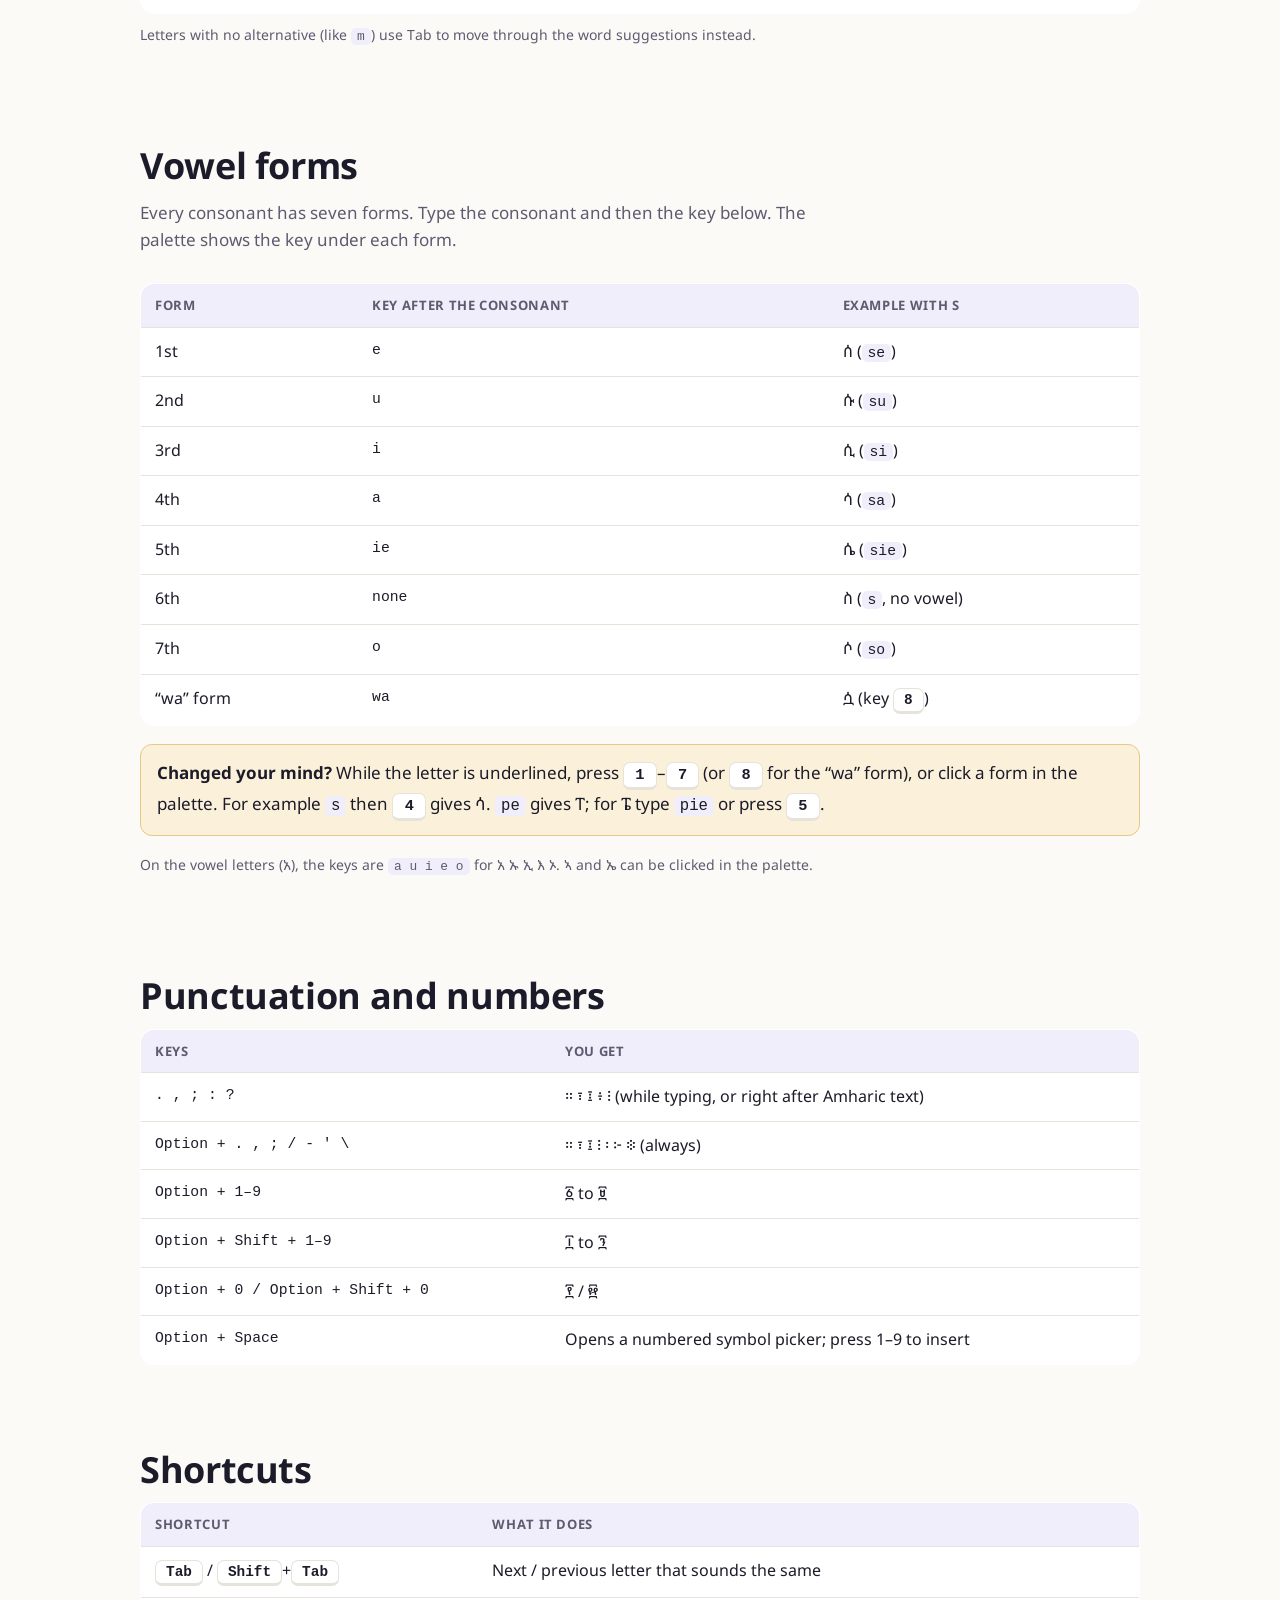
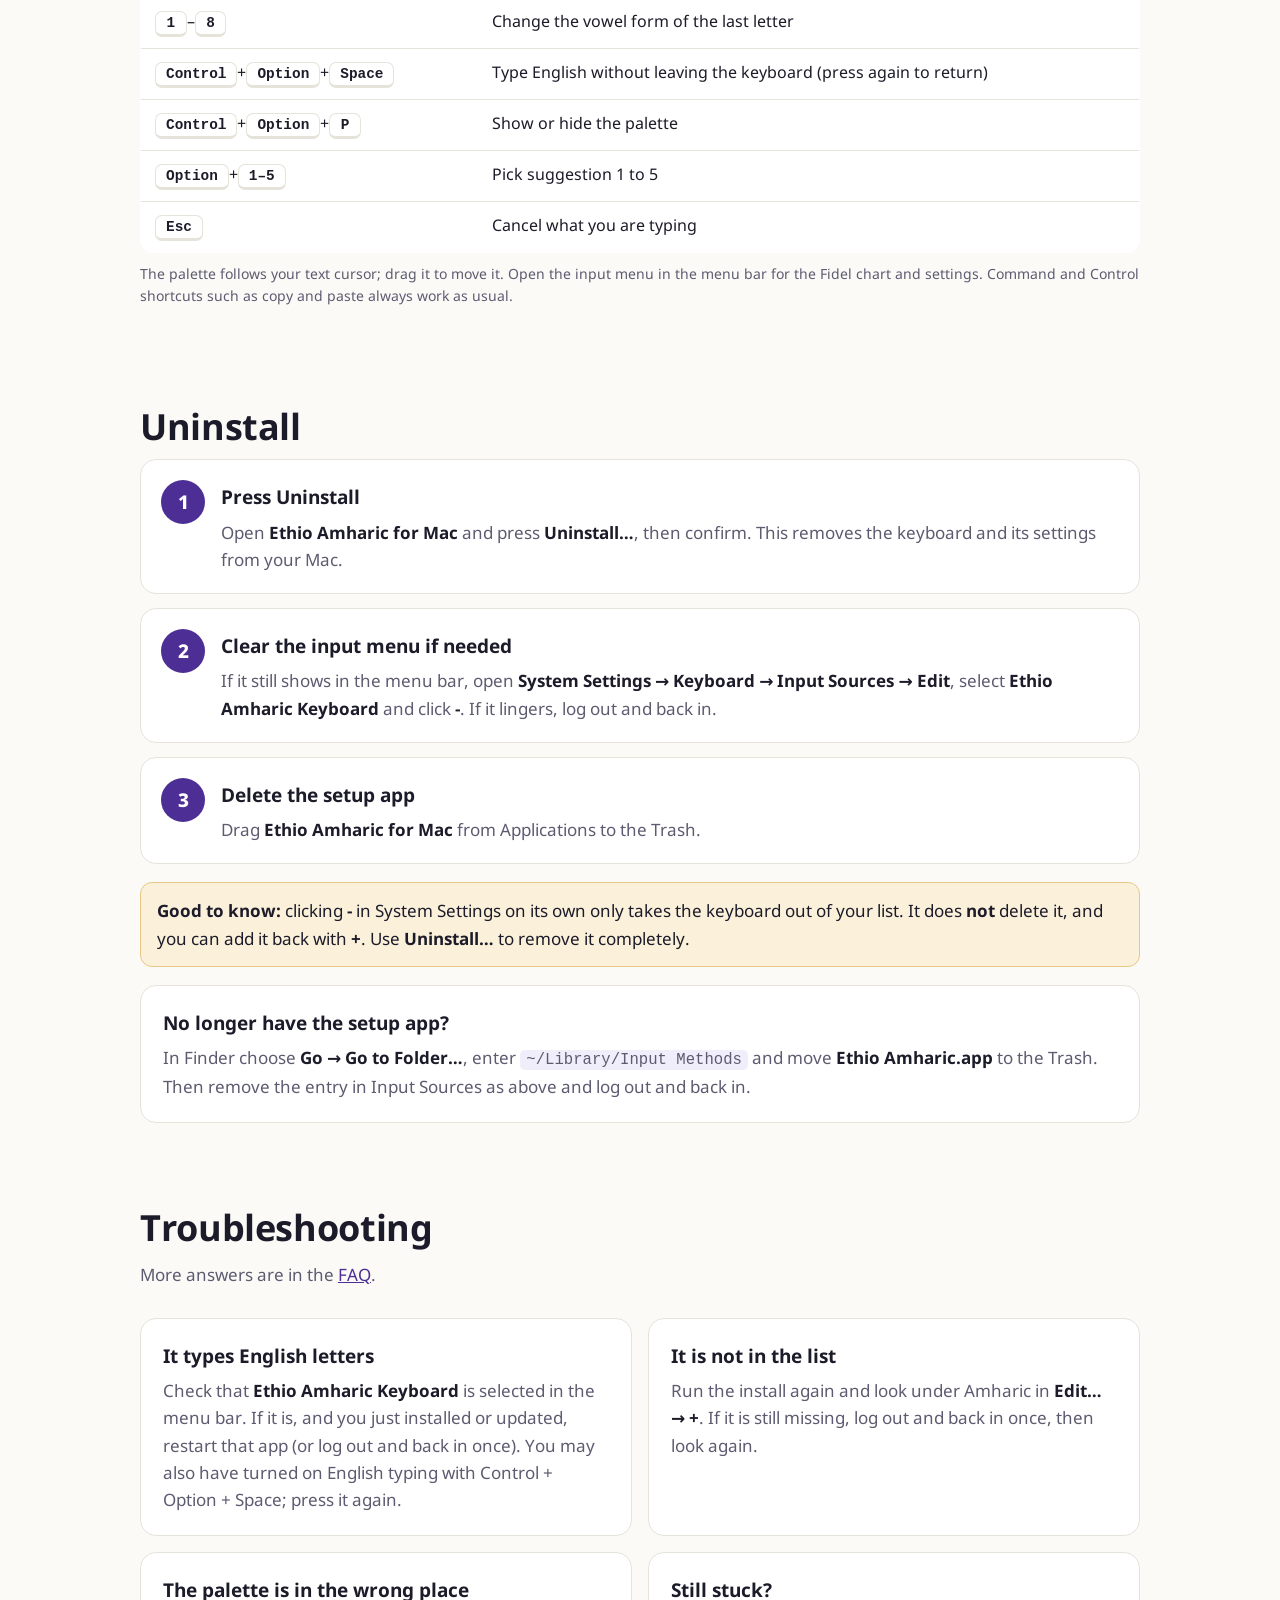
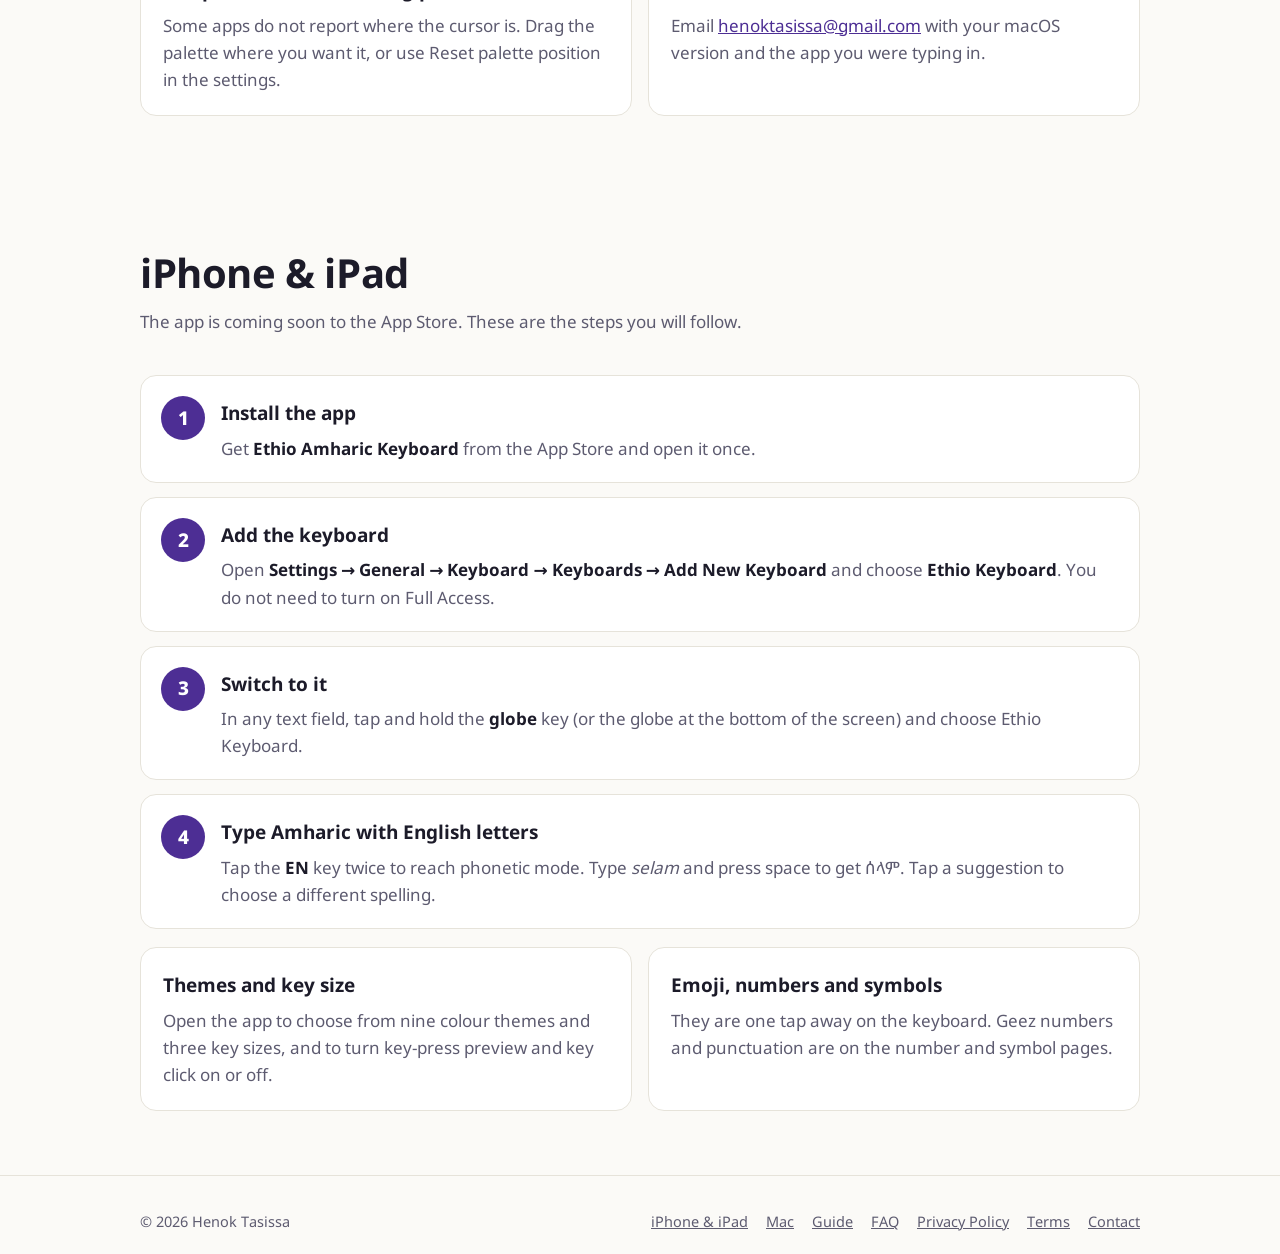
==== commit 1d958289: "Guide and FAQ: fuller uninstall steps, and that removing in System Settings does not delete the app " ====
--- a/guide.html
+++ b/guide.html
@@ -131,9 +131,12 @@
 
     <section id="uninstall" style="padding-top:20px"><h2>Uninstall</h2>
       <div class="steps">
-        <div class="step"><div><h3>Press Uninstall</h3><p>Open <strong>Ethio Amharic for Mac</strong> and press <strong>Uninstall…</strong>, then confirm. This removes the keyboard and its settings.</p></div></div>
-        <div class="step"><div><h3>Clear the input menu if needed</h3><p>If it still shows in the menu bar, open <strong>System Settings → Keyboard → Input Sources → Edit</strong>, select Ethio Amharic Keyboard and click <strong>−</strong> (or log out and back in). You can then delete the app.</p></div></div>
+        <div class="step"><div><h3>Press Uninstall</h3><p>Open <strong>Ethio Amharic for Mac</strong> and press <strong>Uninstall…</strong>, then confirm. This removes the keyboard and its settings from your Mac.</p></div></div>
+        <div class="step"><div><h3>Clear the input menu if needed</h3><p>If it still shows in the menu bar, open <strong>System Settings → Keyboard → Input Sources → Edit</strong>, select <strong>Ethio Amharic Keyboard</strong> and click <strong>−</strong>. If it lingers, log out and back in.</p></div></div>
+        <div class="step"><div><h3>Delete the setup app</h3><p>Drag <strong>Ethio Amharic for Mac</strong> from Applications to the Trash.</p></div></div>
       </div>
+      <div class="note"><p><strong>Good to know:</strong> clicking <strong>−</strong> in System Settings on its own only takes the keyboard out of your list. It does <strong>not</strong> delete it, and you can add it back with <strong>+</strong>. Use <strong>Uninstall…</strong> to remove it completely.</p></div>
+      <div class="card"><h3>No longer have the setup app?</h3><p>In Finder choose <strong>Go → Go to Folder…</strong>, enter <code>~/Library/Input Methods</code> and move <strong>Ethio Amharic.app</strong> to the Trash. Then remove the entry in Input Sources as above and log out and back in.</p></div>
     </section>
 
     <section id="trouble" style="padding-top:20px"><h2>Troubleshooting</h2>
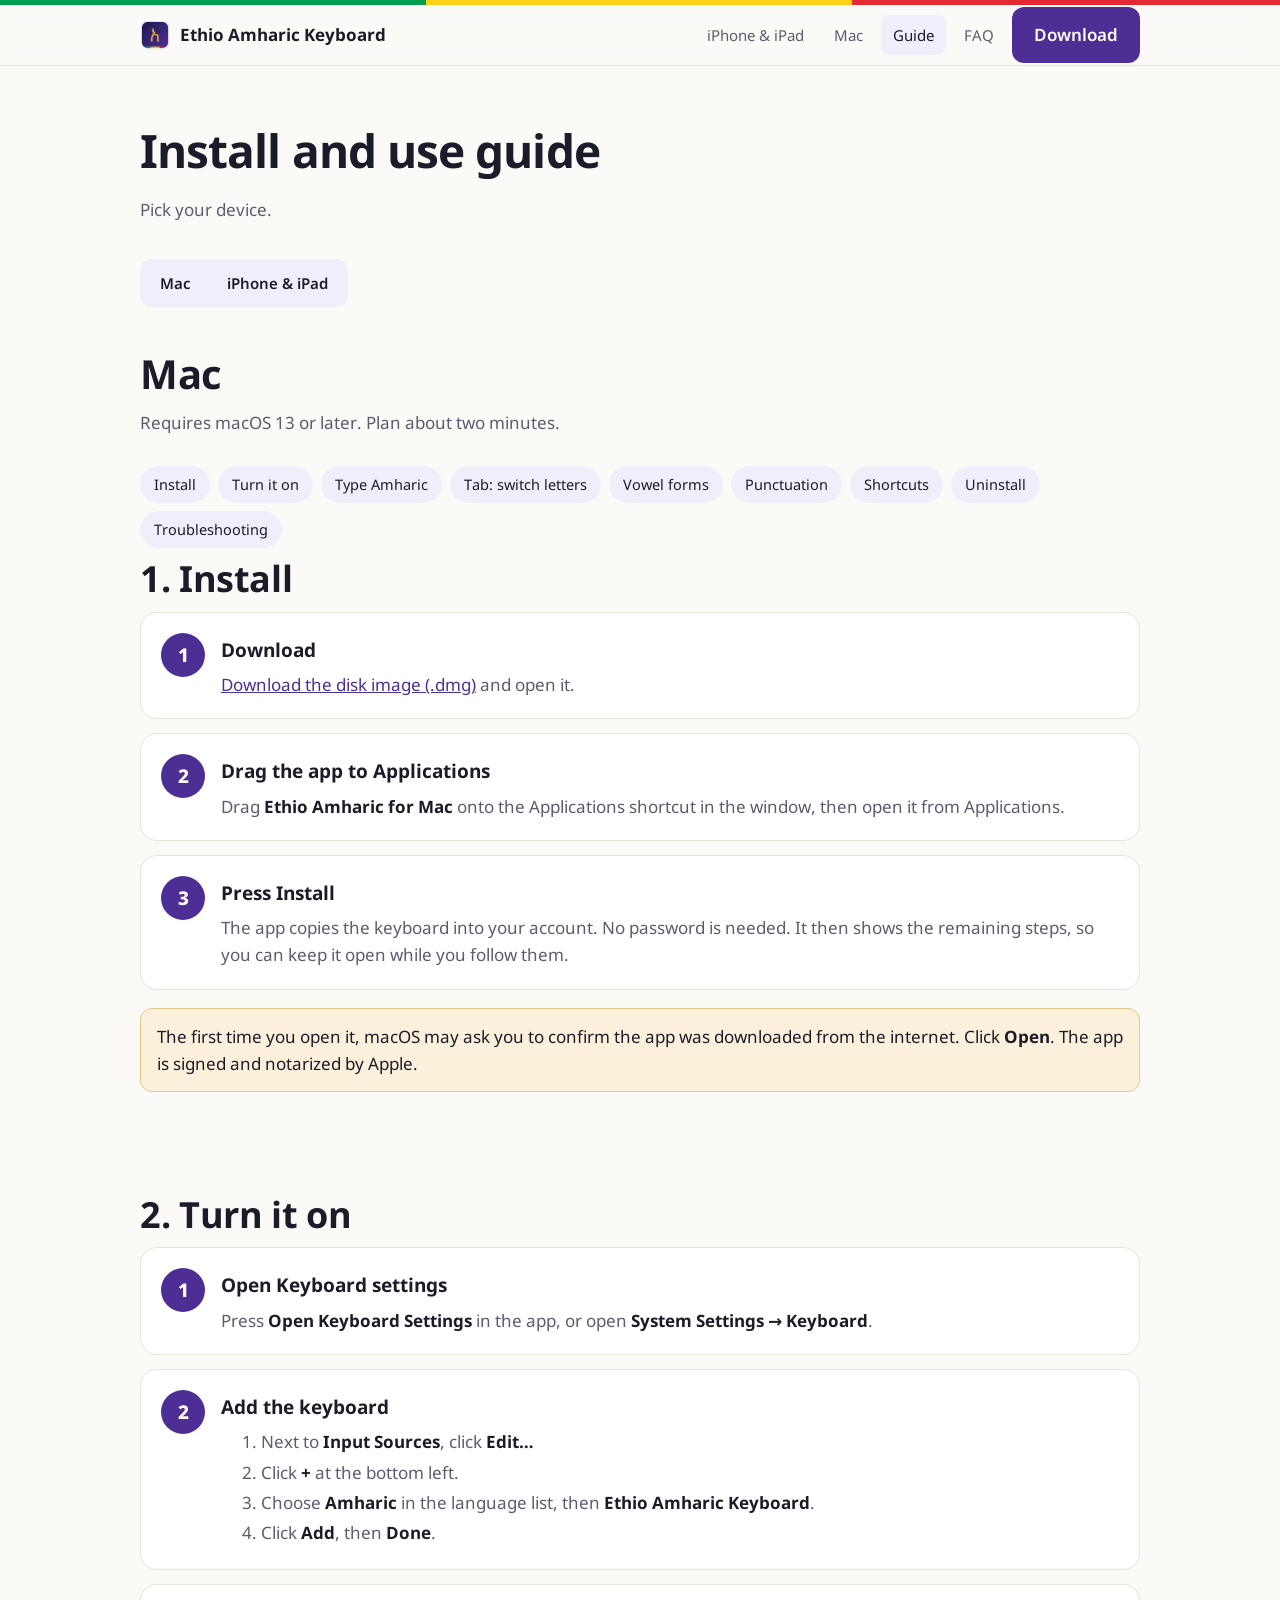
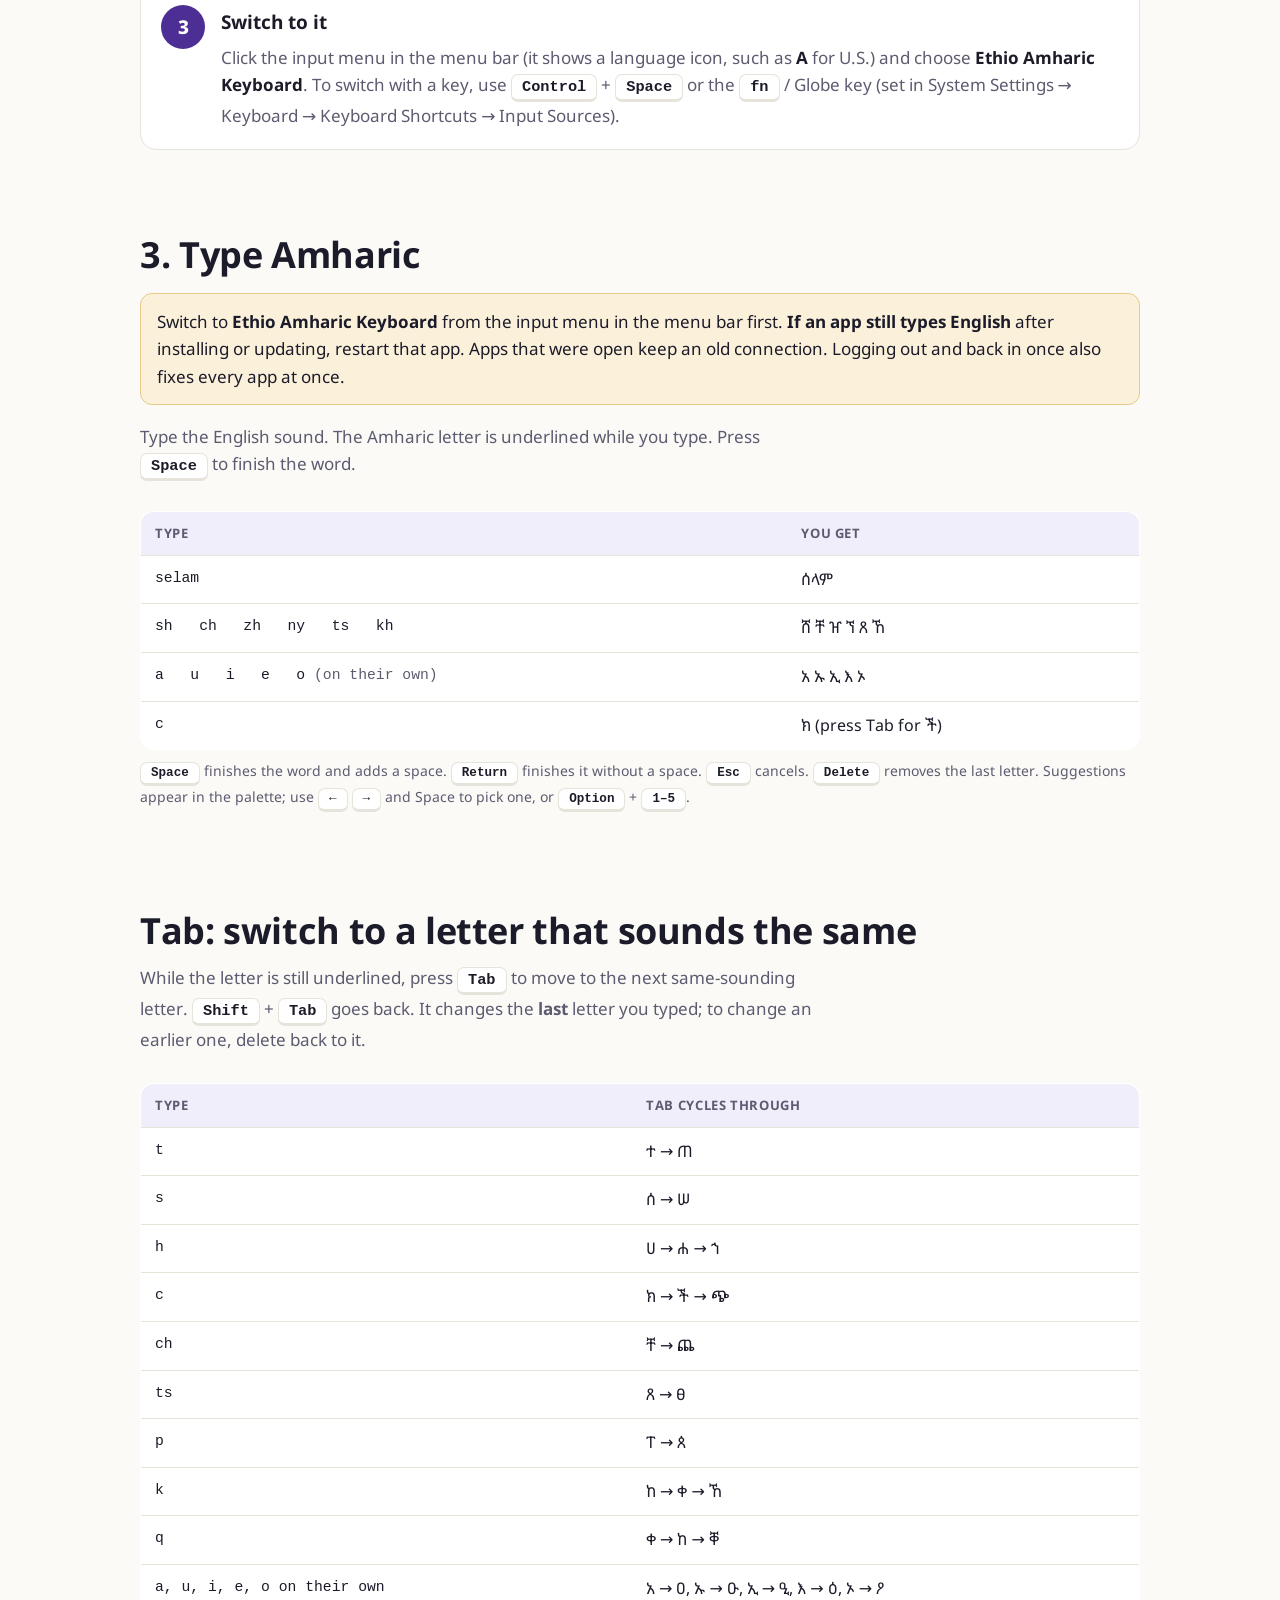
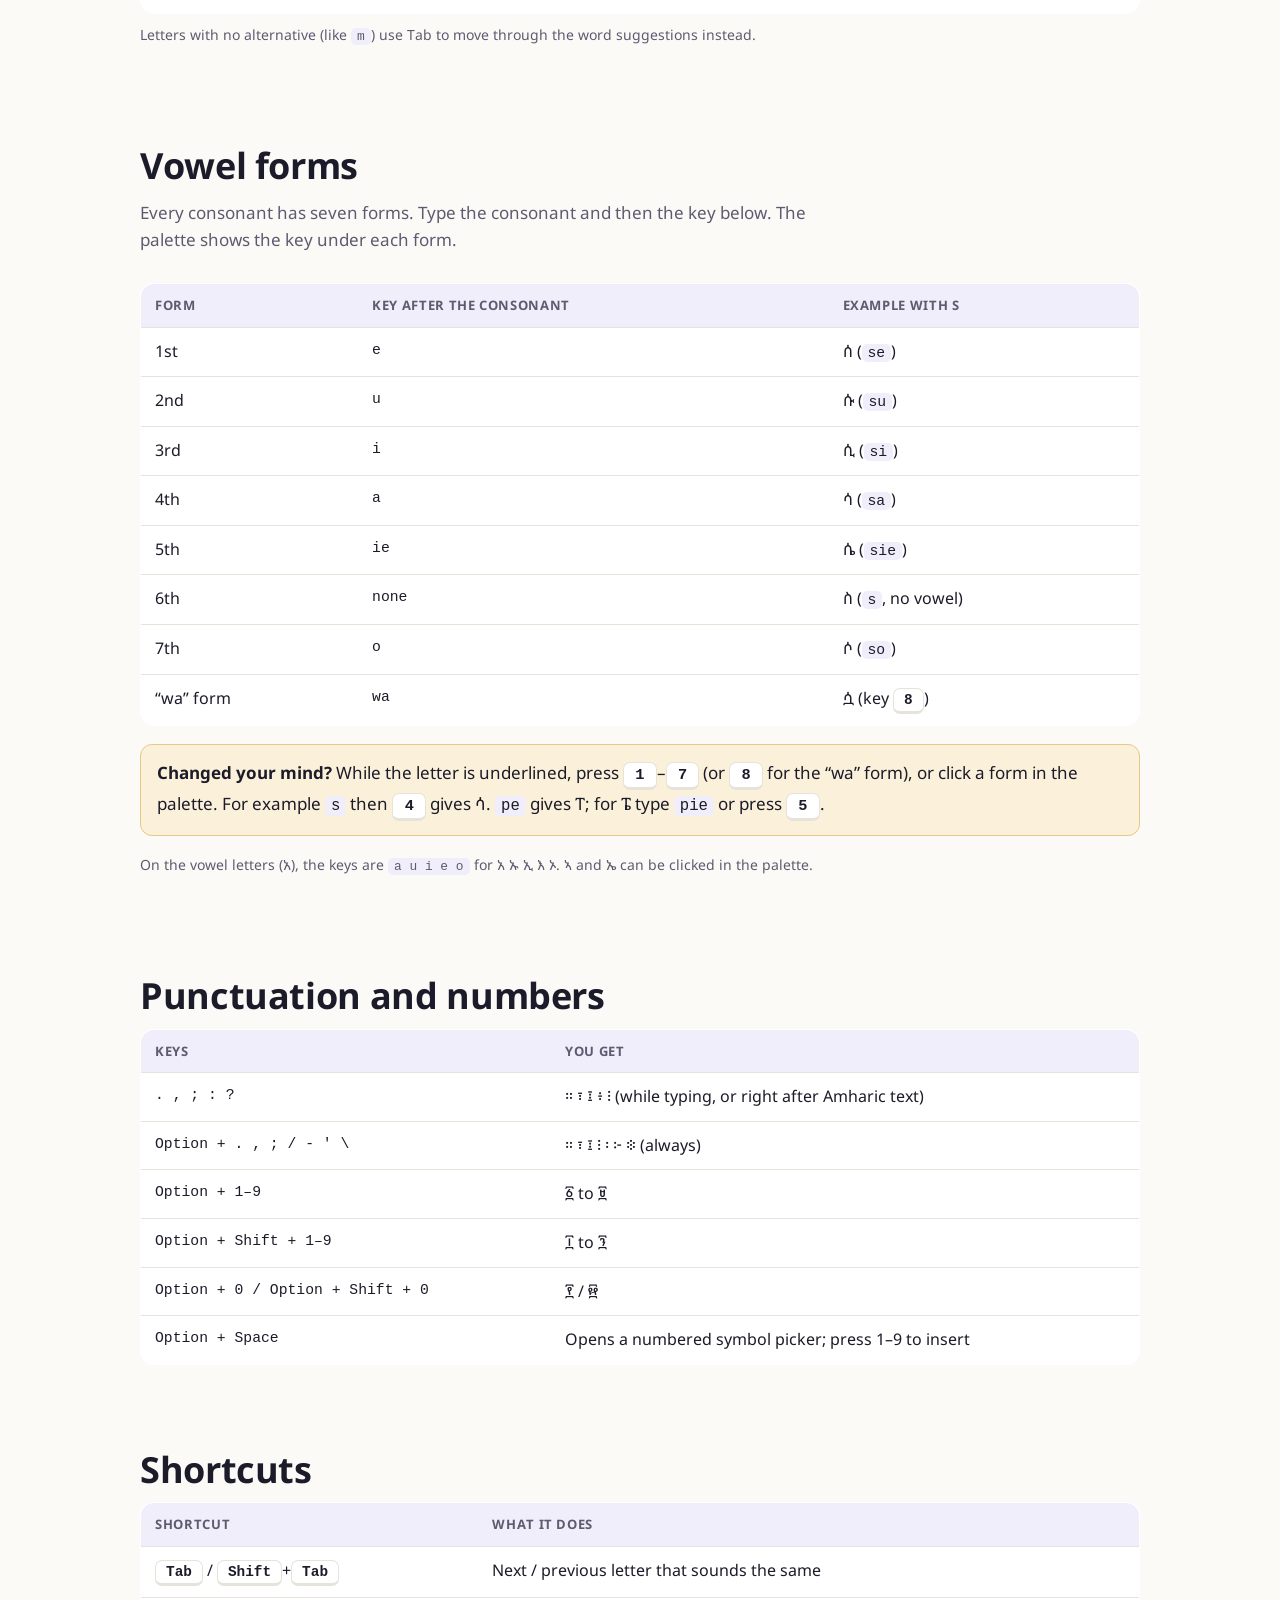
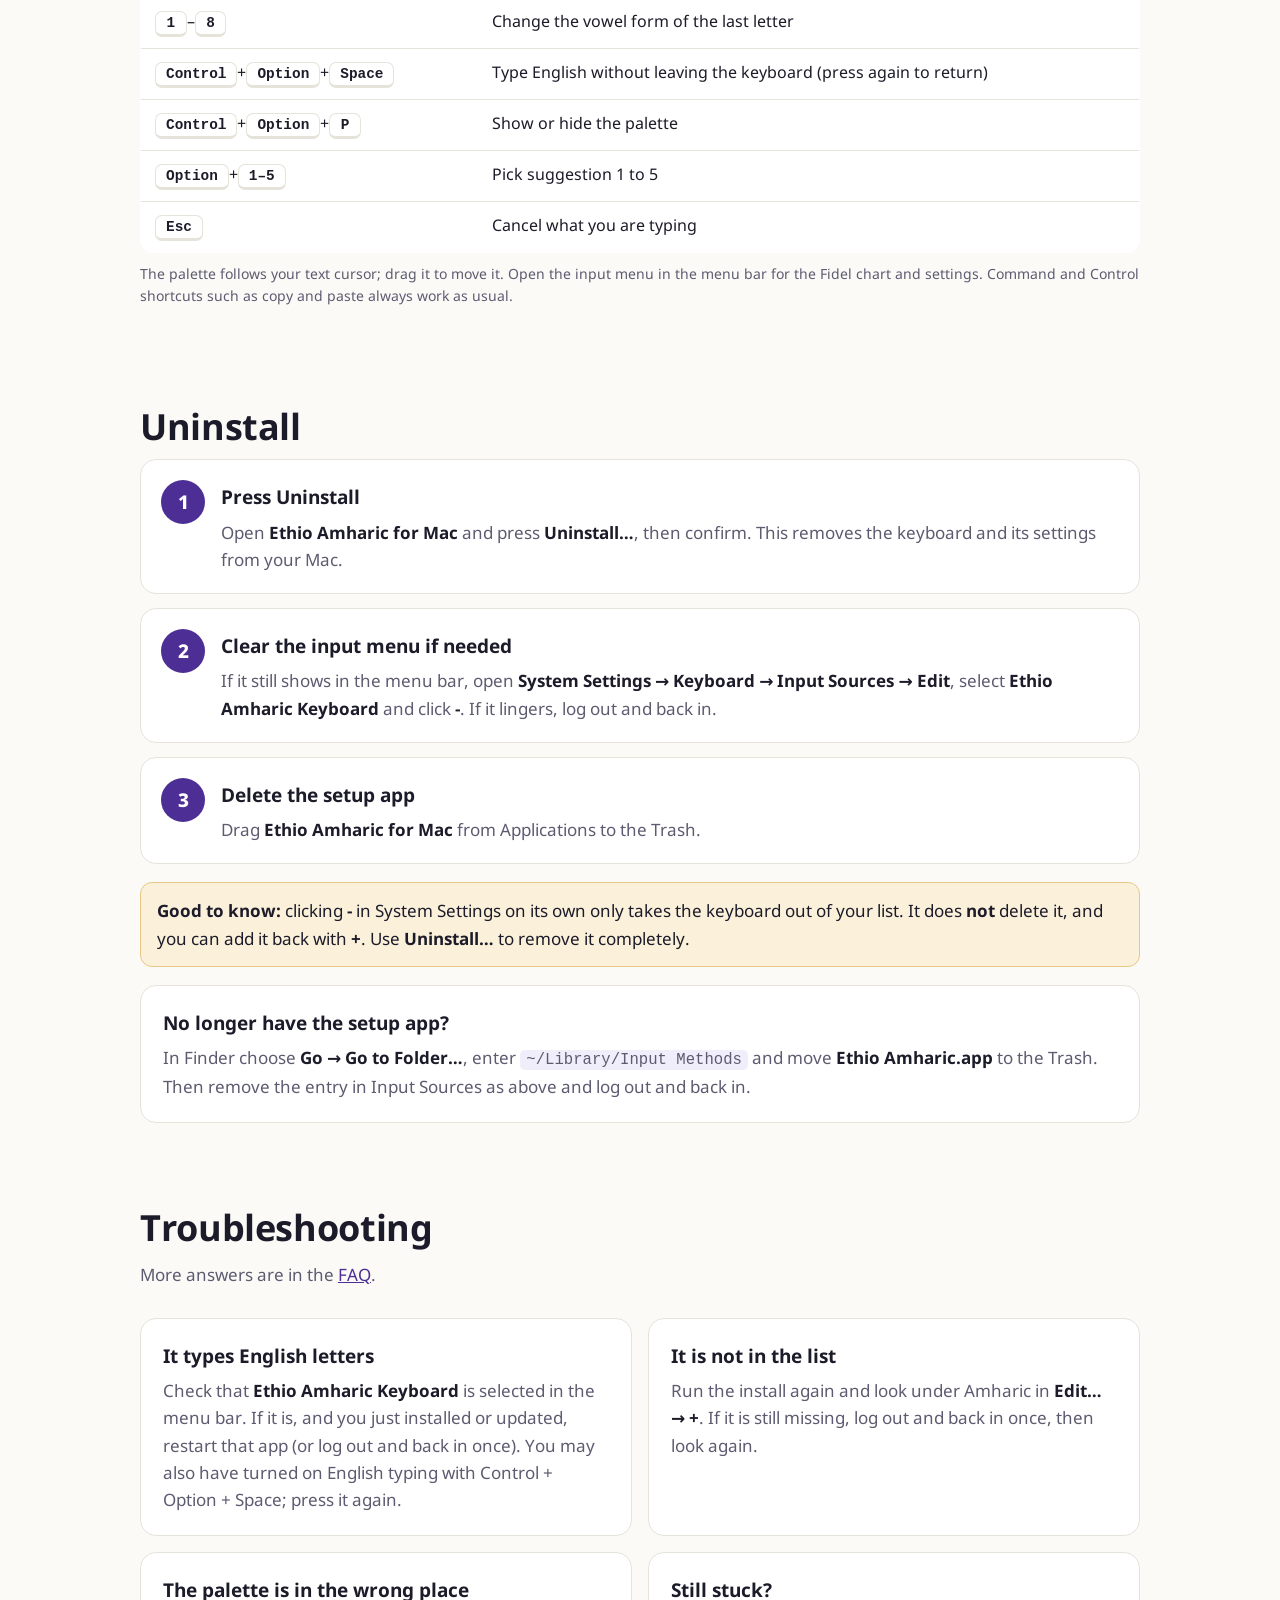
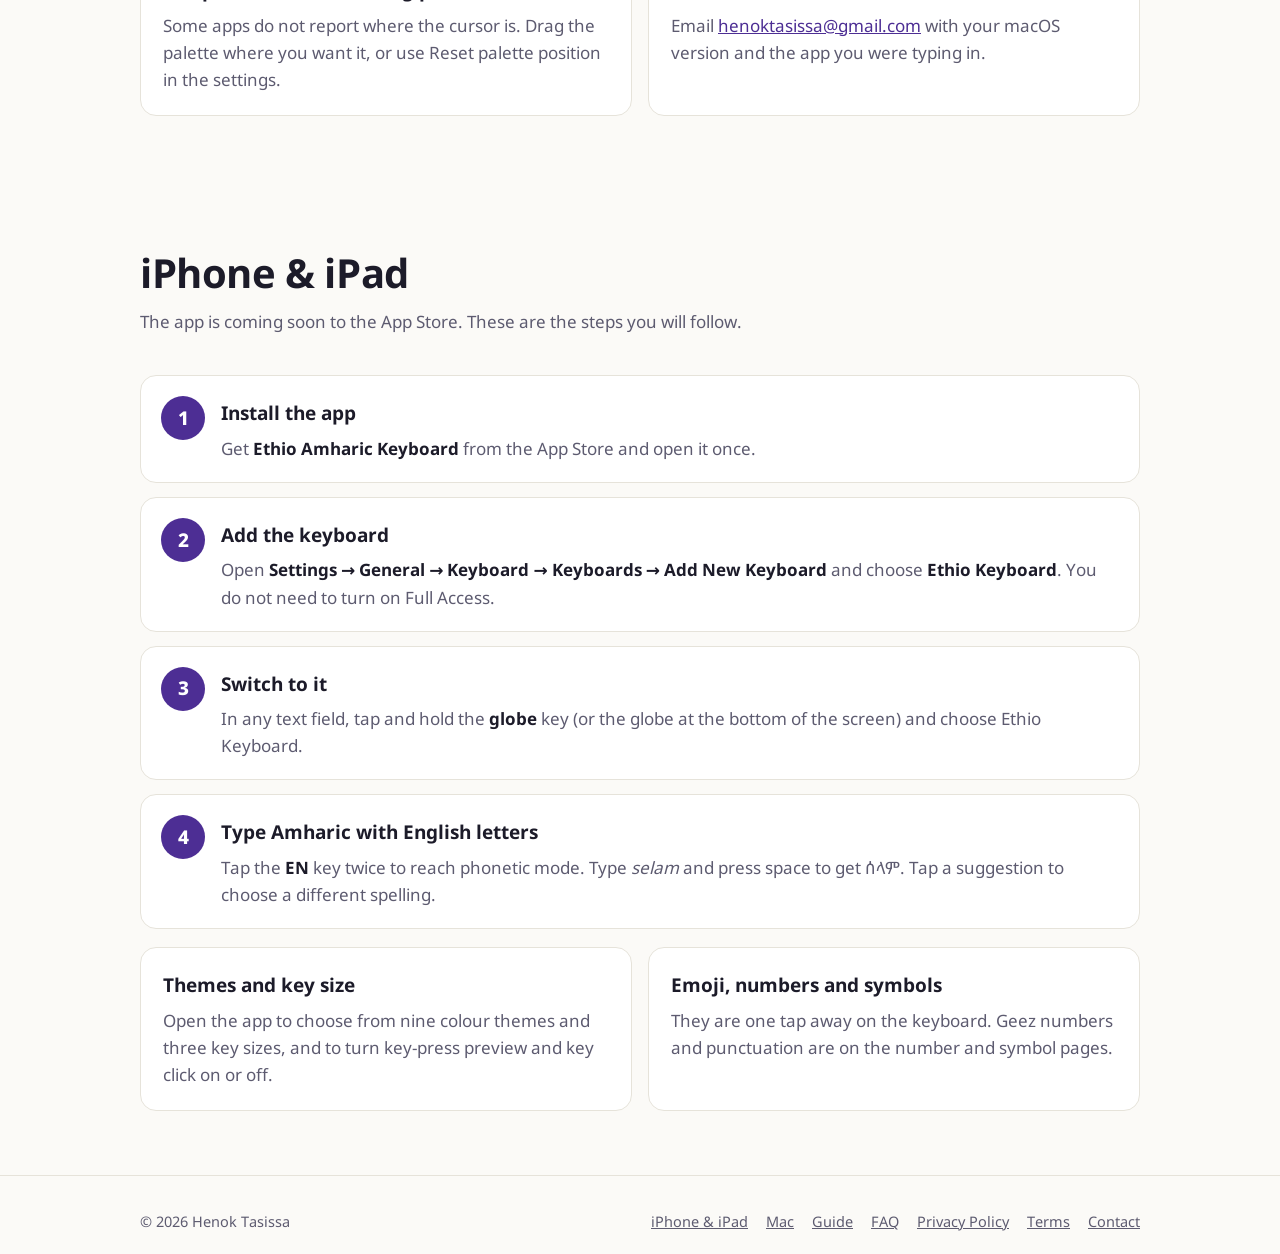
==== commit e4f9d3f7: "Replace the "cannot be opened / right-click" advice with a short first-launch note Co-Authored-By: C" ====
--- a/guide.html
+++ b/guide.html
@@ -41,7 +41,7 @@
         <div class="step"><div><h3>Drag the app to Applications</h3><p>Drag <strong>Ethio Amharic for Mac</strong> onto the Applications shortcut in the window, then open it from Applications.</p></div></div>
         <div class="step"><div><h3>Press Install</h3><p>The app copies the keyboard into your account. No password is needed. It then shows the remaining steps, so you can keep it open while you follow them.</p></div></div>
       </div>
-      <div class="note"><p><strong>Does macOS say the app cannot be opened?</strong> The app is signed and notarized by Apple, so this should not happen. If it does, right-click the app, choose <strong>Open</strong>, then <strong>Open</strong> again.</p></div>
+      <div class="note"><p>The first time you open it, macOS may ask you to confirm the app was downloaded from the internet. Click <strong>Open</strong>. The app is signed and notarized by Apple.</p></div>
     </section>
 
     <section id="enable" style="padding-top:20px"><h2>2. Turn it on</h2>
